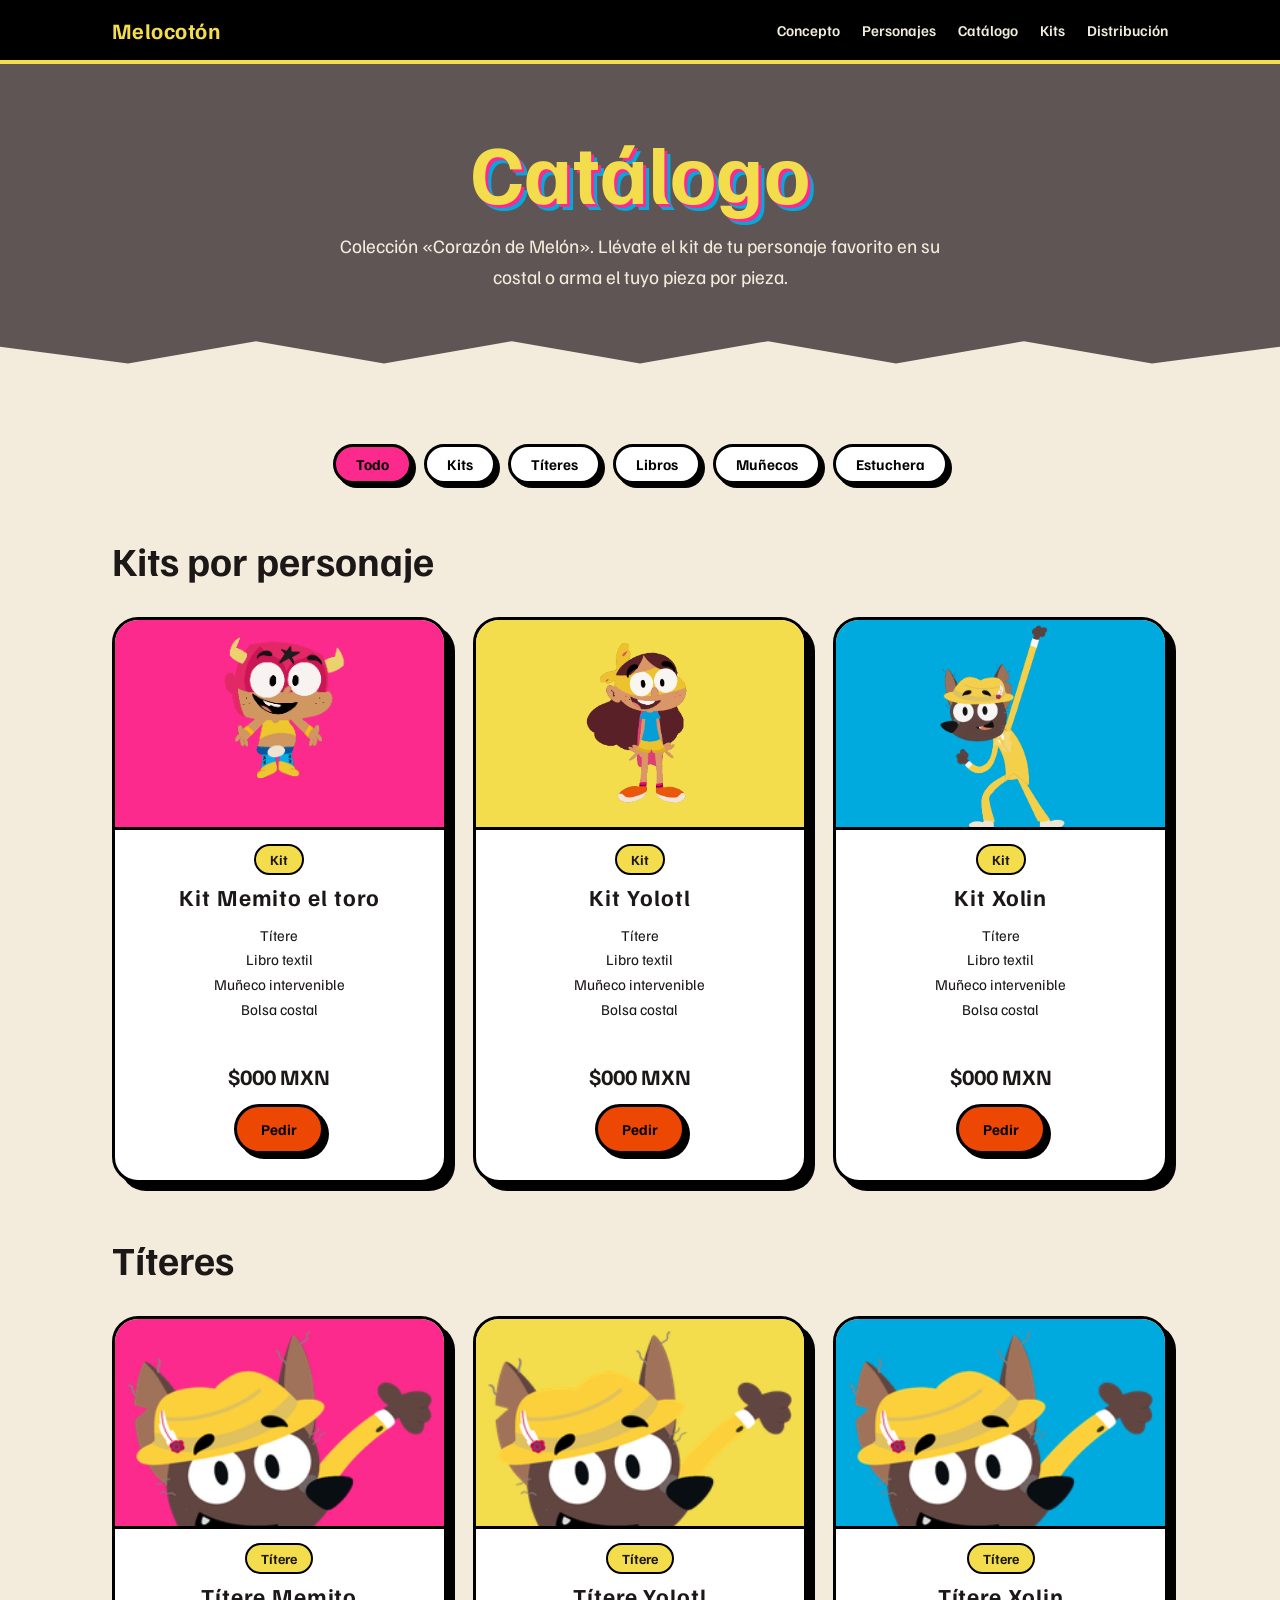
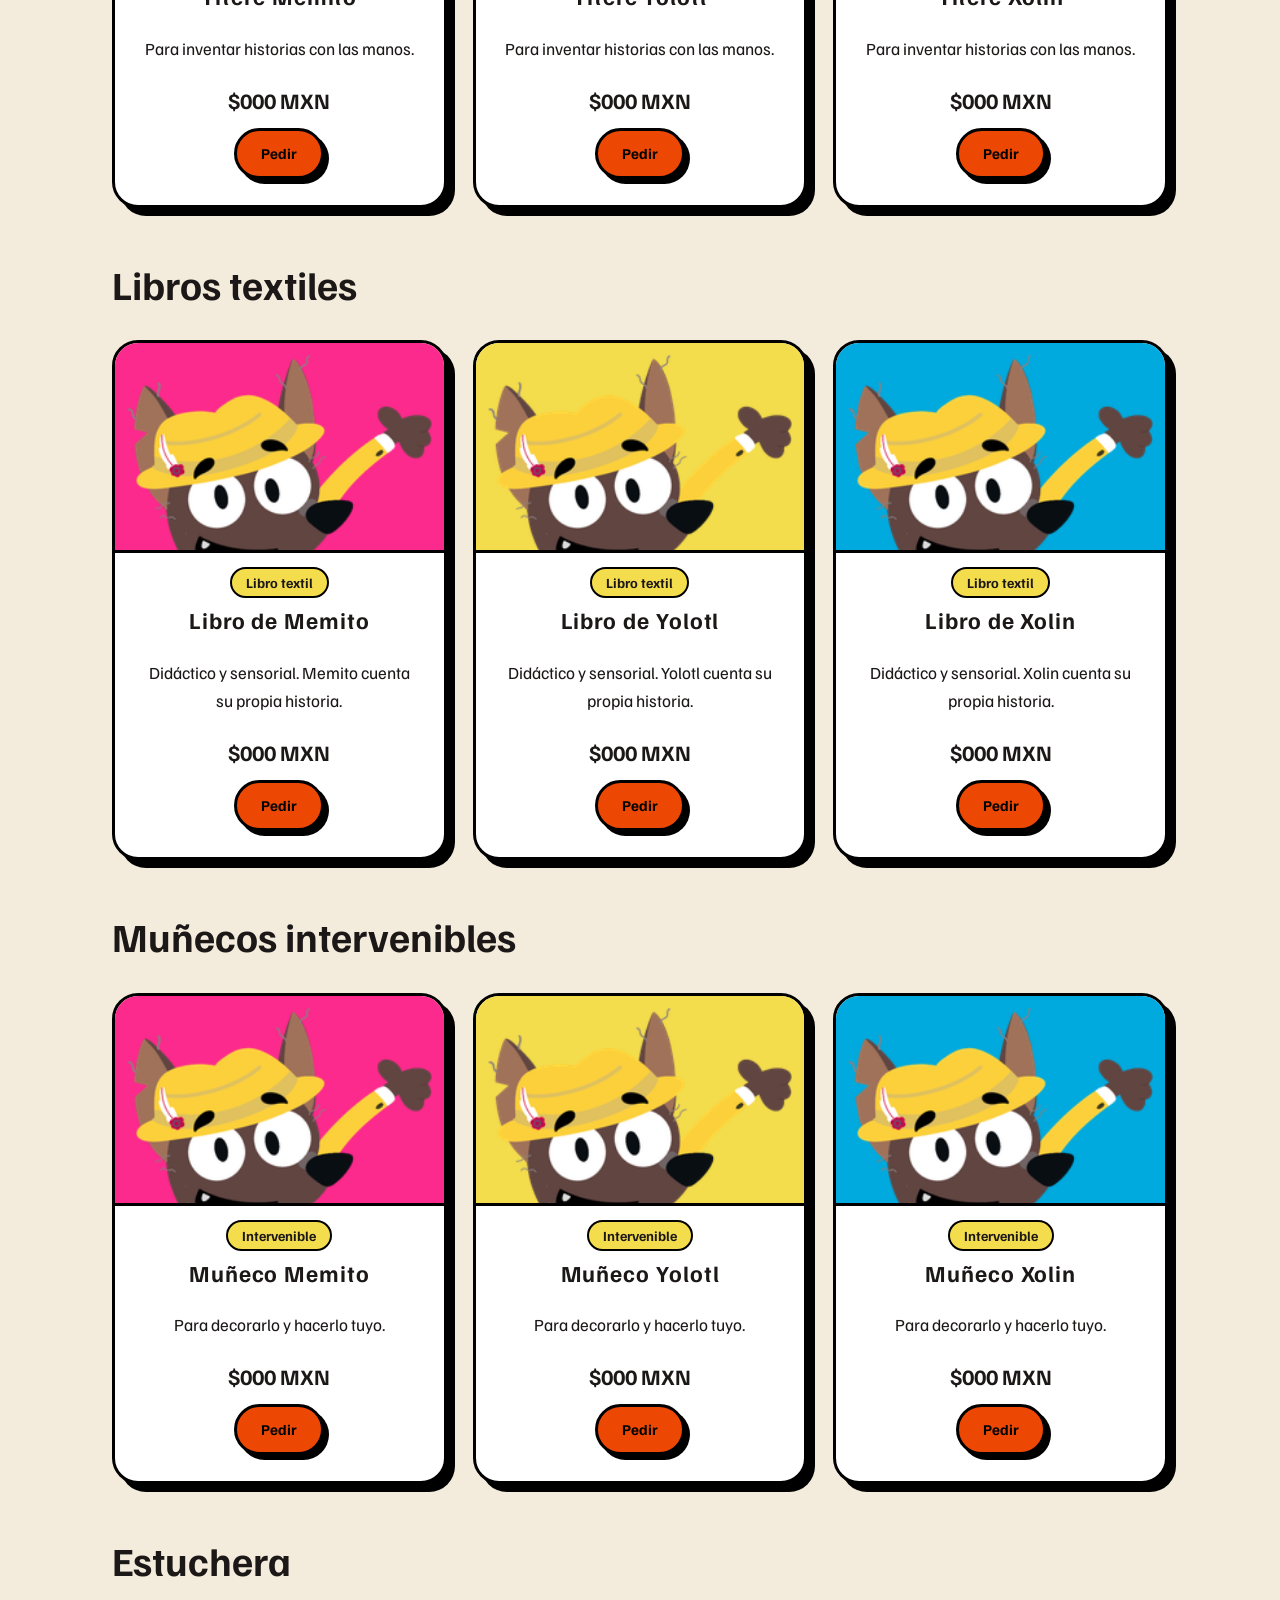
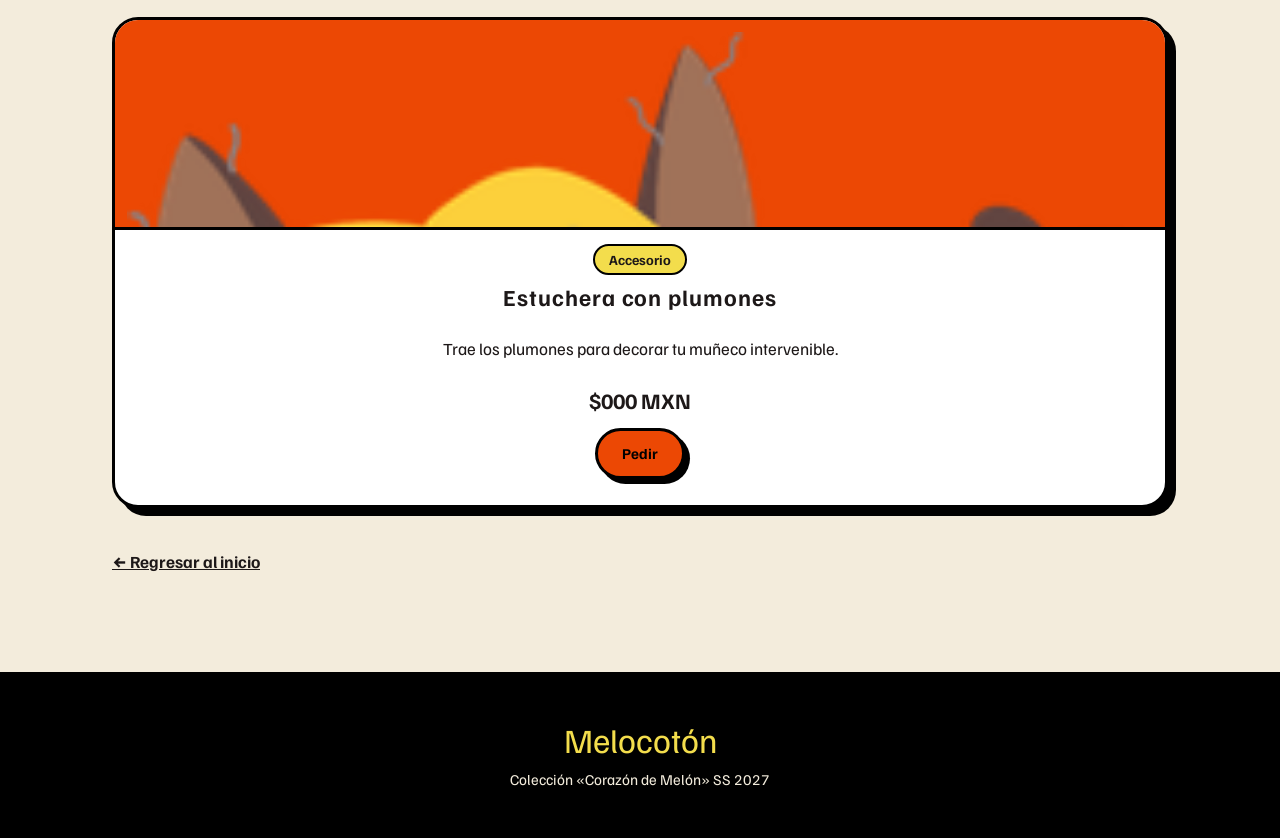
==== catalogo.html @ a64ddf14 "s6indiv" ====
<!DOCTYPE html>
<html lang="es">
<head>
<meta charset="utf-8">
<meta name="viewport" content="width=device-width, initial-scale=1">
<title>Catálogo — Melocotón</title>
<meta name="description" content="Catálogo de la colección Corazón de Melón: kits por personaje, títeres, libros textiles, muñecos intervenibles y estuchera.">
<link rel="preconnect" href="https://fonts.googleapis.com">
<link rel="preconnect" href="https://fonts.gstatic.com" crossorigin>
<link rel="stylesheet" href="https://fonts.googleapis.com/css2?family=Archivo:wght@400;600;800&family=Bowlby+One&display=swap">
<link rel="stylesheet" href="styles.css">
<style>
/* solo para el catálogo */
.cat-hero{background:var(--g);color:var(--c);text-align:center;padding:64px 0 0;position:relative;overflow:hidden}
.cat-hero h1{font-size:clamp(40px,8vw,84px);color:var(--y);text-shadow:3px 3px 0 var(--r),6px 6px 0 var(--b)}
.cat-hero p{max-width:34em;margin:16px auto 0;font-size:19px}
.filtros{display:flex;flex-wrap:wrap;justify-content:center;gap:12px;margin-top:8px}
.filtros button{font:700 15px var(--body);background:#fff;color:#000;border:3px solid #000;border-radius:999px;padding:8px 20px;box-shadow:4px 4px 0 #000;cursor:pointer;transition:transform .15s,box-shadow .15s}
.filtros button:hover{transform:translate(2px,2px);box-shadow:2px 2px 0 #000}
.filtros button[aria-pressed="true"]{background:var(--r)}
.catalogo{background:var(--c);padding-top:56px}
.cat-titulo{margin:56px 0 0;font-size:clamp(28px,4vw,40px)}
.cat-titulo.oculto{display:none}
.prod-card{display:flex;flex-direction:column;text-align:center;padding-top:0;overflow:hidden}
.prod-card .pic{font-size:96px}
.prod-card.oculto{display:none}
.prod-card p{flex:1}
.prod-card .tag{margin:0 auto}
.prod-card .incluye{list-style:none;padding:0;margin:4px 0 0;font-size:15px}
.prod-card .precio{font:700 22px var(--disp);margin:6px 0 0;flex:0}
.prod-card .btn{margin:14px auto 0;padding:10px 24px;font-size:15px}
.pic.o{background:var(--o)}
.volver{display:inline-block;margin-top:40px;font-weight:700}
</style>
</head>
<body>
<nav aria-label="Principal"><div class="w"><b><a href="index.html" style="text-decoration:none">Melocotón</a></b>
<ul><li><a href="index.html#concepto">Concepto</a></li><li><a href="index.html#personajes">Personajes</a></li><li><a href="catalogo.html">Catálogo</a></li><li><a href="index.html#kits">Kits</a></li><li><a href="index.html#distribucion">Distribución</a></li></ul></div></nav>

<header class="cat-hero">
<div class="w">
<h1>Catálogo</h1>
<p>Colección «Corazón de Melón». Llévate el kit de tu personaje favorito en su costal o arma el tuyo pieza por pieza.</p>
</div>
<div class="cut"></div>
</header>

<section class="catalogo"><div class="w">
<div class="filtros" role="group" aria-label="Filtrar productos">
<button type="button" data-f="todo" aria-pressed="true">Todo</button>
<button type="button" data-f="kit" aria-pressed="false">Kits</button>
<button type="button" data-f="titere" aria-pressed="false">Títeres</button>
<button type="button" data-f="libro" aria-pressed="false">Libros</button>
<button type="button" data-f="muneco" aria-pressed="false">Muñecos</button>
<button type="button" data-f="estuchera" aria-pressed="false">Estuchera</button>
</div>

<!-- ===== KITS POR PERSONAJE ===== -->
<h2 class="cat-titulo" data-tipo="kit">Kits por personaje</h2>
<div class="grid">
<article class="card prod-card" data-tipo="kit"><div class="pic a"><img src="img/luchador.gif" alt=""></div><span class="tag">Kit</span><h3>Kit Memito el toro</h3><ul class="incluye"><li>Títere</li><li>Libro textil</li><li>Muñeco intervenible</li><li>Bolsa costal</li></ul><p></p><p class="precio">$000 MXN</p><a class="btn pedir" href="#">Pedir</a></article>
<article class="card prod-card" data-tipo="kit"><div class="pic b"><img src="img/nina.gif" alt=""></div><span class="tag">Kit</span><h3>Kit Yolotl</h3><ul class="incluye"><li>Títere</li><li>Libro textil</li><li>Muñeco intervenible</li><li>Bolsa costal</li></ul><p></p><p class="precio">$000 MXN</p><a class="btn pedir" href="#">Pedir</a></article>
<article class="card prod-card" data-tipo="kit"><div class="pic c"><img src="img/xolo.gif" alt=""></div><span class="tag">Kit</span><h3>Kit Xolin</h3><ul class="incluye"><li>Títere</li><li>Libro textil</li><li>Muñeco intervenible</li><li>Bolsa costal</li></ul><p></p><p class="precio">$000 MXN</p><a class="btn pedir" href="#">Pedir</a></article>
</div>

<!-- ===== TÍTERES ===== -->
<h2 class="cat-titulo" data-tipo="titere">Títeres</h2>
<div class="grid">
<article class="card prod-card" data-tipo="titere"><div class="pic a"><img class="foto" src="img/perro.png" alt=""></div><span class="tag">Títere</span><h3>Títere Memito</h3><p>Para inventar historias con las manos.</p><p class="precio">$000 MXN</p><a class="btn pedir" href="#">Pedir</a></article>
<article class="card prod-card" data-tipo="titere"><div class="pic b"><img class="foto" src="img/perro.png" alt=""></div><span class="tag">Títere</span><h3>Títere Yolotl</h3><p>Para inventar historias con las manos.</p><p class="precio">$000 MXN</p><a class="btn pedir" href="#">Pedir</a></article>
<article class="card prod-card" data-tipo="titere"><div class="pic c"><img class="foto" src="img/perro.png" alt=""></div><span class="tag">Títere</span><h3>Títere Xolin</h3><p>Para inventar historias con las manos.</p><p class="precio">$000 MXN</p><a class="btn pedir" href="#">Pedir</a></article>
</div>

<!-- ===== LIBROS ===== -->
<h2 class="cat-titulo" data-tipo="libro">Libros textiles</h2>
<div class="grid">
<article class="card prod-card" data-tipo="libro"><div class="pic a"><img class="foto" src="img/perro.png" alt=""></div><span class="tag">Libro textil</span><h3>Libro de Memito</h3><p>Didáctico y sensorial. Memito cuenta su propia historia.</p><p class="precio">$000 MXN</p><a class="btn pedir" href="#">Pedir</a></article>
<article class="card prod-card" data-tipo="libro"><div class="pic b"><img class="foto" src="img/perro.png" alt=""></div><span class="tag">Libro textil</span><h3>Libro de Yolotl</h3><p>Didáctico y sensorial. Yolotl cuenta su propia historia.</p><p class="precio">$000 MXN</p><a class="btn pedir" href="#">Pedir</a></article>
<article class="card prod-card" data-tipo="libro"><div class="pic c"><img class="foto" src="img/perro.png" alt=""></div><span class="tag">Libro textil</span><h3>Libro de Xolin</h3><p>Didáctico y sensorial. Xolin cuenta su propia historia.</p><p class="precio">$000 MXN</p><a class="btn pedir" href="#">Pedir</a></article>
</div>

<!-- ===== MUÑECOS INTERVENIBLES ===== -->
<h2 class="cat-titulo" data-tipo="muneco">Muñecos intervenibles</h2>
<div class="grid">
<article class="card prod-card" data-tipo="muneco"><div class="pic a"><img class="foto" src="img/perro.png" alt=""></div><span class="tag">Intervenible</span><h3>Muñeco Memito</h3><p>Para decorarlo y hacerlo tuyo.</p><p class="precio">$000 MXN</p><a class="btn pedir" href="#">Pedir</a></article>
<article class="card prod-card" data-tipo="muneco"><div class="pic b"><img class="foto" src="img/perro.png" alt=""></div><span class="tag">Intervenible</span><h3>Muñeco Yolotl</h3><p>Para decorarlo y hacerlo tuyo.</p><p class="precio">$000 MXN</p><a class="btn pedir" href="#">Pedir</a></article>
<article class="card prod-card" data-tipo="muneco"><div class="pic c"><img class="foto" src="img/perro.png" alt=""></div><span class="tag">Intervenible</span><h3>Muñeco Xolin</h3><p>Para decorarlo y hacerlo tuyo.</p><p class="precio">$000 MXN</p><a class="btn pedir" href="#">Pedir</a></article>
</div>

<!-- ===== ESTUCHERA ===== -->
<h2 class="cat-titulo" data-tipo="estuchera">Estuchera</h2>
<div class="grid">
<article class="card prod-card" data-tipo="estuchera"><div class="pic o"><img class="foto" src="img/perro.png" alt=""></div><span class="tag">Accesorio</span><h3>Estuchera con plumones</h3><p>Trae los plumones para decorar tu muñeco intervenible.</p><p class="precio">$000 MXN</p><a class="btn pedir" href="#">Pedir</a></article>
</div>

<a class="volver" href="index.html">← Regresar al inicio</a>
</div></section>

<footer><b>Melocotón</b>Colección «Corazón de Melón» SS 2027</footer>

<script>
/* filtros: esconden tarjetas, títulos y grupos vacíos */
const botones=document.querySelectorAll(".filtros button");
const cosas=document.querySelectorAll(".prod-card,.cat-titulo");
botones.forEach(b=>b.addEventListener("click",()=>{
  botones.forEach(x=>x.setAttribute("aria-pressed",x===b));
  cosas.forEach(c=>c.classList.toggle("oculto",b.dataset.f!=="todo"&&c.dataset.tipo!==b.dataset.f));
}));
/* botón Pedir: abre correo con el nombre del producto */
const CORREO="hola@tucorreo.com";
document.querySelectorAll(".pedir").forEach(a=>{
  const p=a.closest(".prod-card").querySelector("h3").textContent;
  a.href="mailto:"+CORREO+"?subject="+encodeURIComponent("Pedido Melocotón: "+p);
});
</script>
</body>
</html>
---- styles.css ----
/* ===== fuentes ===== */
/* Familjen Grotesk (Google, gratis) se usa mientras no esté el archivo de Europa Grotesk en /fonts */
@import url("https://fonts.googleapis.com/css2?family=Familjen+Grotesk:wght@400;700&display=swap");
@font-face{font-family:"Reactive Anchor";src:url(fonts/ReactiveAnchor.otf) format("opentype");font-display:swap}
@font-face{font-family:"Europa Grotesk";src:url(fonts/EuropaGrotesk.otf) format("opentype");font-display:swap}
/* ===== paleta del branding ===== */
:root{--y:#F3DD4C;--r:#FC2A8D;--b:#01AADE;--o:#EC4804;--c:#F3ECDC;--g:#5F5555;--k:#000;
--disp:"Europa Grotesk","Familjen Grotesk",sans-serif;
--body:"Europa Grotesk","Familjen Grotesk",sans-serif}

*{box-sizing:border-box}html{scroll-behavior:smooth;scroll-padding-top:64px}
body{margin:0;background:var(--c);color:#1d1818;font:400 17px/1.65 var(--body);overflow-x:hidden}
h1,h2,h3{font-family:var(--disp);font-weight:700;line-height:1.02;margin:0}
a{color:inherit}.w{max-width:1100px;margin:0 auto;padding:0 22px}
img{max-width:100%;height:auto}
:focus-visible{outline:3px solid var(--b);outline-offset:3px}

/* ===== nav ===== */
nav{position:sticky;top:0;z-index:20;background:var(--k);color:var(--c);border-bottom:4px solid var(--y)}
nav .w{display:flex;align-items:center;justify-content:space-between;gap:16px;height:60px}
nav b{font-family:var(--body);font-weight:700;font-size:22px;letter-spacing:.02em;color:var(--y)}
nav ul{display:flex;gap:22px;margin:0;padding:0;list-style:none;font-weight:600;font-size:15px}
nav a{text-decoration:none}nav a:hover{color:var(--y)}
@media(max-width:700px){nav ul{display:none}}

/* ===== hero ===== */
.hero{background:var(--g);color:var(--c);text-align:center;padding:16px 0 0;position:relative;overflow:hidden}
.hero::before{content:"M M M M M M M M M M M M M M M M M M M M M M M M M M M M M M M M M M M M M M M M M M M M M M M M M M M M M M M M M M M M M M M M M M M M M M M M M M M M M M M M M M M M M M M M M M M M M M M M M M M M M M M M M M M M M M M M M M M M M M M M M M M M M M M M M M M M M M M M M M M M M M M M M M M M M M M M M M M M M M M M M M M M M M M M M M M M M M M M M M M M M M M M M M M M M M M M M M";
position:absolute;left:0;right:0;top:-90px;bottom:0;font:400 54px/90px "Reactive Anchor","Bowlby One",sans-serif;letter-spacing:34px;text-align:center;color:#ffffff10;overflow:hidden;pointer-events:none;animation:lluvia 6s linear infinite}
@keyframes lluvia{to{transform:translateY(90px)}}
.logo-img{position:relative;margin:0 auto 20px;max-width:600px;animation:pop .9s cubic-bezier(.2,1.6,.4,1) both}
.logo-img img{display:block;width:100%;height:auto}
@keyframes pop{from{transform:scale(.5) rotate(6deg);opacity:0}}
.hero p{position:relative;max-width:34em;margin:14px auto 0;font-size:21px}
.btn{position:relative;display:inline-block;margin-top:18px;background:var(--o);color:#000;font-weight:800;padding:14px 30px;border-radius:999px;text-decoration:none;border:3px solid #000;box-shadow:5px 5px 0 #000;transition:transform .15s,box-shadow .15s}
.btn:hover{transform:translate(2px,2px);box-shadow:3px 3px 0 #000;background:var(--y)}
.cut{position:relative;height:56px;background:var(--c);margin-top:32px;clip-path:polygon(0 100%,0 40%,10% 70%,20% 30%,30% 70%,40% 30%,50% 70%,60% 30%,70% 70%,80% 30%,90% 70%,100% 40%,100% 100%)}

/* ===== barra del desfile ===== */
.mq{position:relative;z-index:2;height:124px;margin-top:-6px;background:var(--y);border-block:5px solid #000}
.mq::after{content:"";position:absolute;left:0;right:0;bottom:8px;border-bottom:5px dashed var(--r)}

/* ===== secciones ===== */
section{padding:96px 0}
h2{font-size:clamp(34px,6vw,60px);margin-bottom:18px}
.lead{max-width:38em;font-size:19px}

/* corazón de melón */
.cor{background:var(--r);color:var(--c);position:relative;padding:64px 0}
.cor .w{display:grid;gap:40px;grid-template-columns:1.2fr .8fr;align-items:center}
.cor .w>*{min-width:0}
.cor blockquote{margin:0;font:400 clamp(26px,4vw,42px)/1.15 var(--disp);color:var(--y)}
.melon{aspect-ratio:1;width:100%;max-width:360px;margin:auto;border-radius:50%;overflow:hidden;background:radial-gradient(circle at 35% 30%,#fff3 0 12%,transparent 13%),conic-gradient(var(--o),var(--y),var(--o));border:6px solid #000;box-shadow:12px 12px 0 #000;display:grid;place-items:center;font-size:100px;animation:bob 4s ease-in-out infinite}
.melon img{width:65%;height:auto;display:block}
@keyframes bob{50%{transform:translateY(-12px) rotate(4deg)}}
@media(max-width:800px){.cor .w{grid-template-columns:1fr}}

/* tarjetas */
.grid{display:grid;gap:26px;grid-template-columns:repeat(auto-fit,minmax(240px,1fr));margin-top:36px}
.card{background:#fff;border:3px solid #000;border-radius:26px;padding:26px;box-shadow:8px 8px 0 #000;transition:transform .2s}
.card:hover{transform:translateY(-6px) rotate(-.8deg)}
.card h3{font-family:var(--body);font-weight:700;font-size:23px;letter-spacing:.04em;margin:10px 0;overflow-wrap:anywhere}

/* personajes */
.chars{background:#fff}
.chars .card{text-align:center;padding-top:0;overflow:hidden}
.pic{margin:0 -26px 14px;height:210px;display:grid;place-items:center;border-bottom:3px solid #000;overflow:hidden}
.pic.a{background:var(--r)}.pic.b{background:var(--y)}.pic.c{background:var(--b)}
.pic img{height:200px;width:auto;max-width:none;object-fit:contain;display:block}
/* zoom a cada gif (sus lienzos traen mucho espacio vacío); sube o baja el número */
.pic.a img{transform:translate(-60px,-30px) scale(2.4)}
.pic.b img{transform:translate(55px,0) scale(1.7)}
.pic.c img{transform:translate(0,10px) scale(1.15)}



.pic img.foto{transform:none;width:100%;height:100%;object-fit:contain;padding:12px}
/*catalogo

/* productos */
.prod{background:var(--o)}
.tag{display:inline-block;background:var(--y);border:2px solid #000;border-radius:999px;padding:2px 14px;font-size:14px;font-weight:800}
.ico{font-size:52px;line-height:1}
.ico img{height:56px;width:auto;display:block}

/* peluche intervenible */
.int{background:var(--b);color:#fff}
.int .w{display:grid;gap:50px;grid-template-columns:1fr 1fr;align-items:center}
.int svg{width:100%;max-width:380px;margin:auto;display:block;filter:drop-shadow(8px 8px 0 #000)}
.int svg path,.int svg circle,.int svg rect{stroke:#000;stroke-width:5;cursor:pointer;transition:fill .25s}
.int svg path:hover,.int svg circle:hover,.int svg rect:hover{opacity:.9}
.sw{display:flex;gap:10px;margin-top:18px}.sw i{width:34px;height:34px;border-radius:50%;border:3px solid #000}
@media(max-width:800px){.int .w{grid-template-columns:1fr}}

/* kits */
.kit{background:var(--c)}
.kit .card ul{padding-left:20px;margin:8px 0}
.kit .big{background:var(--y)}

/* objetivos */
.obj{background:#000;color:var(--c)}
.obj ol{list-style:none;counter-reset:n;padding:0;display:grid;gap:22px;margin-top:34px}
.obj li{counter-increment:n;display:grid;grid-template-columns:70px 1fr;gap:20px;align-items:start;max-width:52em}
.obj li::before{content:counter(n);font:400 30px var(--disp);display:grid;place-items:center;width:64px;height:64px;border-radius:50%;background:var(--y);color:#000;border:3px solid var(--c)}

/* distribución y footer */
.dist{background:var(--y)}.dist .btn{background:var(--r);color:var(--c)}.dist .btn:hover{background:#fff;color:#000}
footer{background:#000;color:var(--c);text-align:center;padding:46px 20px;font-size:15px}
footer b{display:block;font:400 34px var(--disp);color:var(--y);margin-bottom:6px}

/* ===== desfile de personajes ===== */
#desfile{position:absolute;left:0;right:0;bottom:14px;height:100px;z-index:3;pointer-events:none}
.ch{position:absolute;left:0;bottom:0;pointer-events:auto;cursor:pointer;will-change:transform;user-select:none;-webkit-tap-highlight-color:transparent}
.ch .b{display:block;font-size:76px;line-height:1;filter:drop-shadow(4px 4px 0 #000);animation:paso .45s ease-in-out infinite alternate}
.ch.flip img,.ch.flip .em{transform:scaleX(-1)}
.ch.jump .b{animation:salto .6s ease-out}
.ch .say{position:absolute;left:50%;bottom:92px;transform:translateX(-50%) scale(0);transform-origin:bottom;white-space:nowrap;background:#fff;color:#000;border:3px solid #000;border-radius:16px;padding:4px 12px;font:400 16px var(--disp);transition:transform .2s}
.ch.talk .say{transform:translateX(-50%) scale(1)}
.ch img{display:block;height:96px;width:auto;max-width:none;pointer-events:none}
.ch .em{display:block;font-size:76px;line-height:1}
@keyframes paso{from{transform:translateY(0) rotate(-5deg)}to{transform:translateY(-10px) rotate(5deg)}}
@keyframes salto{40%{transform:translateY(-60px) rotate(-12deg) scale(1.15)}}

@media(prefers-reduced-motion:reduce){*{animation:none!important;transition:none!important}html{scroll-behavior:auto}}
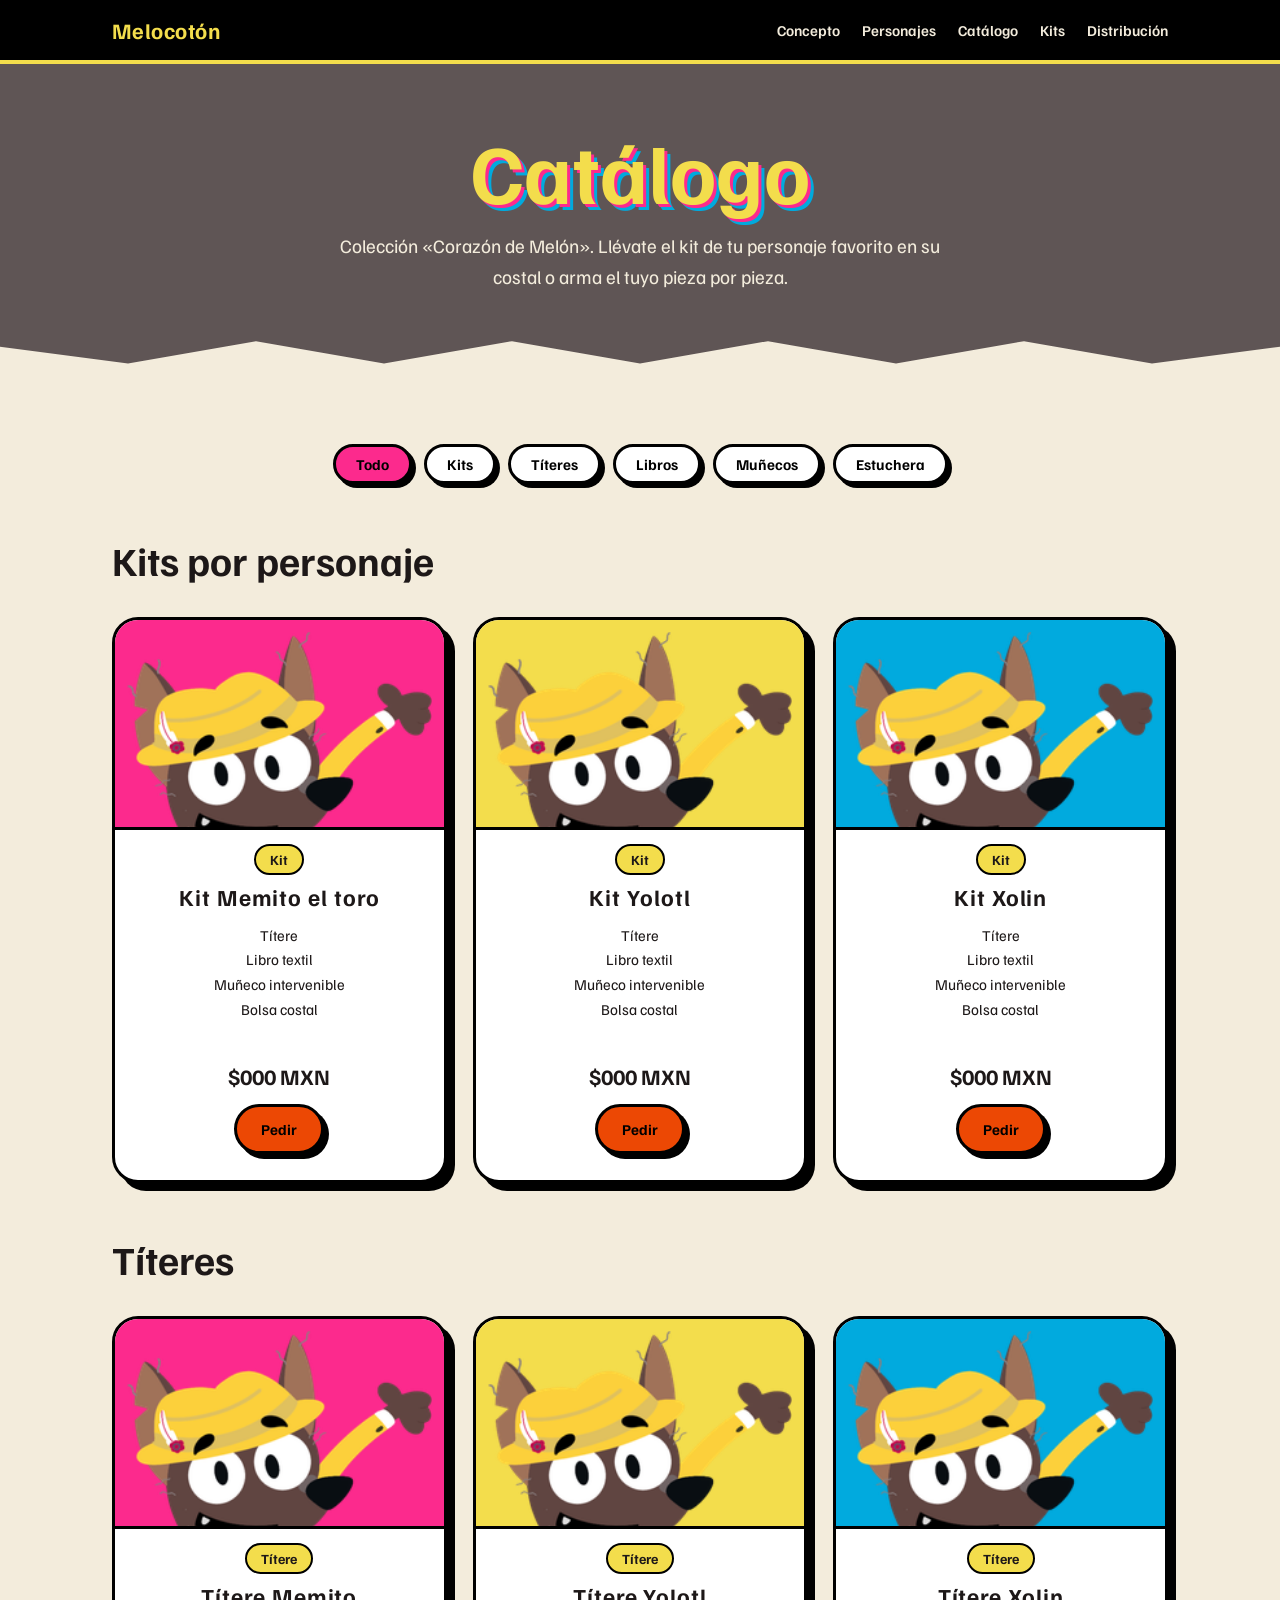
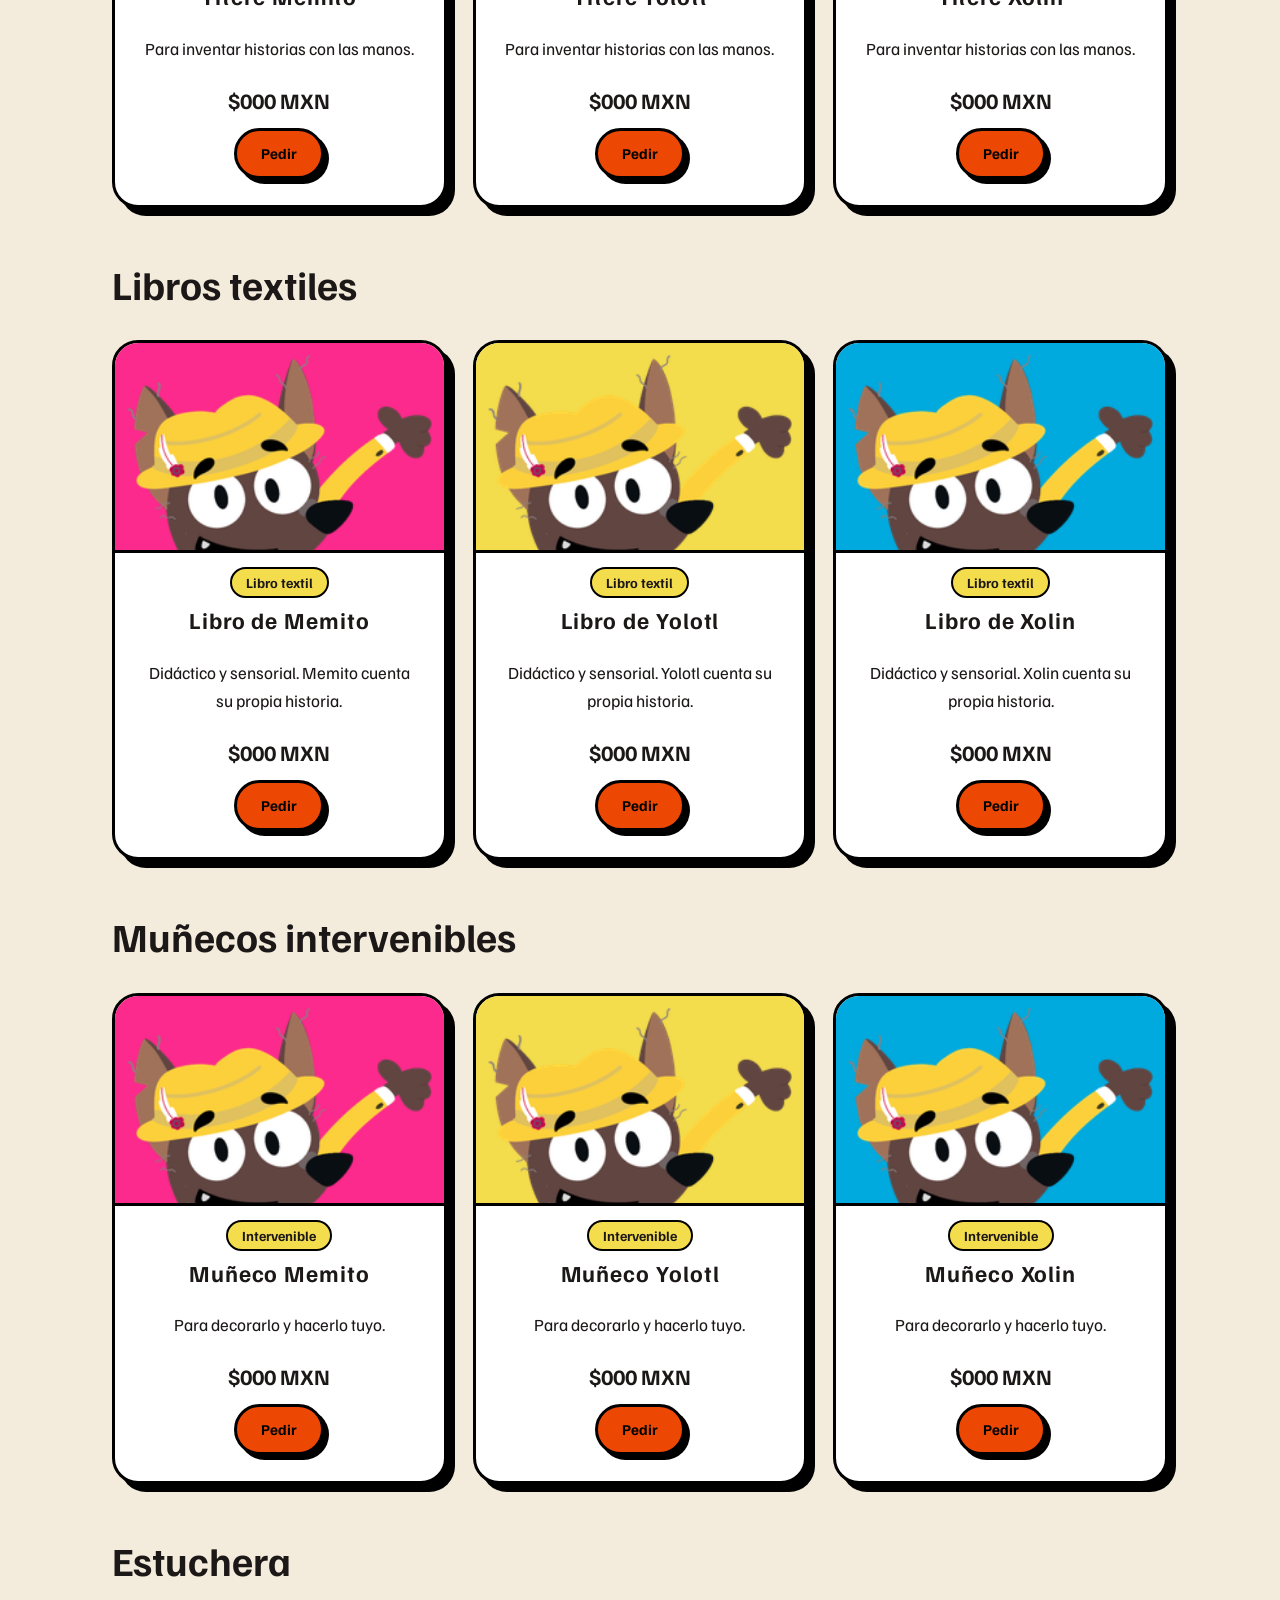
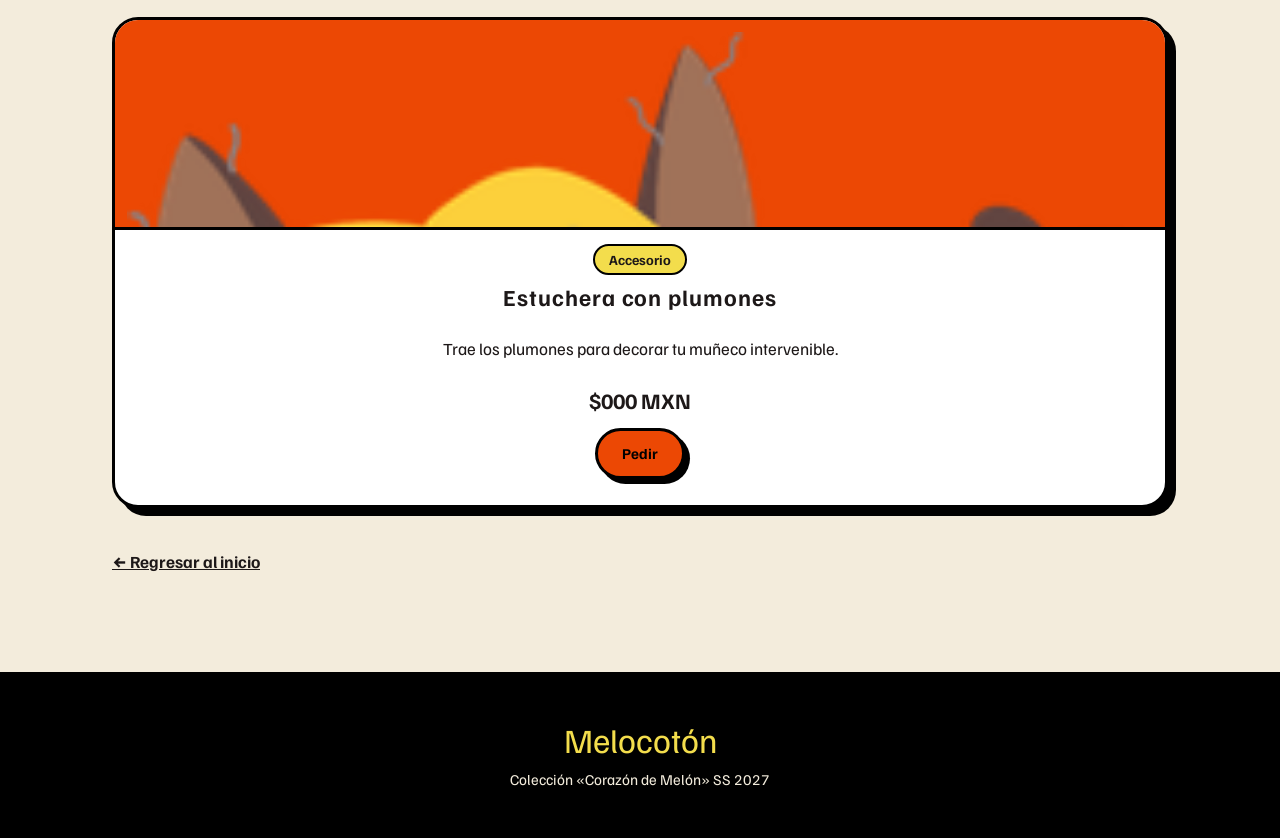
==== commit 4f809384: "todos" ====
--- a/catalogo.html
+++ b/catalogo.html
@@ -58,9 +58,9 @@
 <!-- ===== KITS POR PERSONAJE ===== -->
 <h2 class="cat-titulo" data-tipo="kit">Kits por personaje</h2>
 <div class="grid">
-<article class="card prod-card" data-tipo="kit"><div class="pic a"><img src="img/luchador.gif" alt=""></div><span class="tag">Kit</span><h3>Kit Memito el toro</h3><ul class="incluye"><li>Títere</li><li>Libro textil</li><li>Muñeco intervenible</li><li>Bolsa costal</li></ul><p></p><p class="precio">$000 MXN</p><a class="btn pedir" href="#">Pedir</a></article>
-<article class="card prod-card" data-tipo="kit"><div class="pic b"><img src="img/nina.gif" alt=""></div><span class="tag">Kit</span><h3>Kit Yolotl</h3><ul class="incluye"><li>Títere</li><li>Libro textil</li><li>Muñeco intervenible</li><li>Bolsa costal</li></ul><p></p><p class="precio">$000 MXN</p><a class="btn pedir" href="#">Pedir</a></article>
-<article class="card prod-card" data-tipo="kit"><div class="pic c"><img src="img/xolo.gif" alt=""></div><span class="tag">Kit</span><h3>Kit Xolin</h3><ul class="incluye"><li>Títere</li><li>Libro textil</li><li>Muñeco intervenible</li><li>Bolsa costal</li></ul><p></p><p class="precio">$000 MXN</p><a class="btn pedir" href="#">Pedir</a></article>
+<article class="card prod-card" data-tipo="kit"><div class="pic a"><img class="foto" src="img/perro.png" alt=""></div><span class="tag">Kit</span><h3>Kit Memito el toro</h3><ul class="incluye"><li>Títere</li><li>Libro textil</li><li>Muñeco intervenible</li><li>Bolsa costal</li></ul><p></p><p class="precio">$000 MXN</p><a class="btn pedir" href="#">Pedir</a></article>
+<article class="card prod-card" data-tipo="kit"><div class="pic b"><img class="foto" src="img/perro.png" alt=""></div><span class="tag">Kit</span><h3>Kit Yolotl</h3><ul class="incluye"><li>Títere</li><li>Libro textil</li><li>Muñeco intervenible</li><li>Bolsa costal</li></ul><p></p><p class="precio">$000 MXN</p><a class="btn pedir" href="#">Pedir</a></article>
+<article class="card prod-card" data-tipo="kit"><div class="pic c"><img class="foto" src="img/perro.png" alt=""></div><span class="tag">Kit</span><h3>Kit Xolin</h3><ul class="incluye"><li>Títere</li><li>Libro textil</li><li>Muñeco intervenible</li><li>Bolsa costal</li></ul><p></p><p class="precio">$000 MXN</p><a class="btn pedir" href="#">Pedir</a></article>
 </div>
 
 <!-- ===== TÍTERES ===== -->
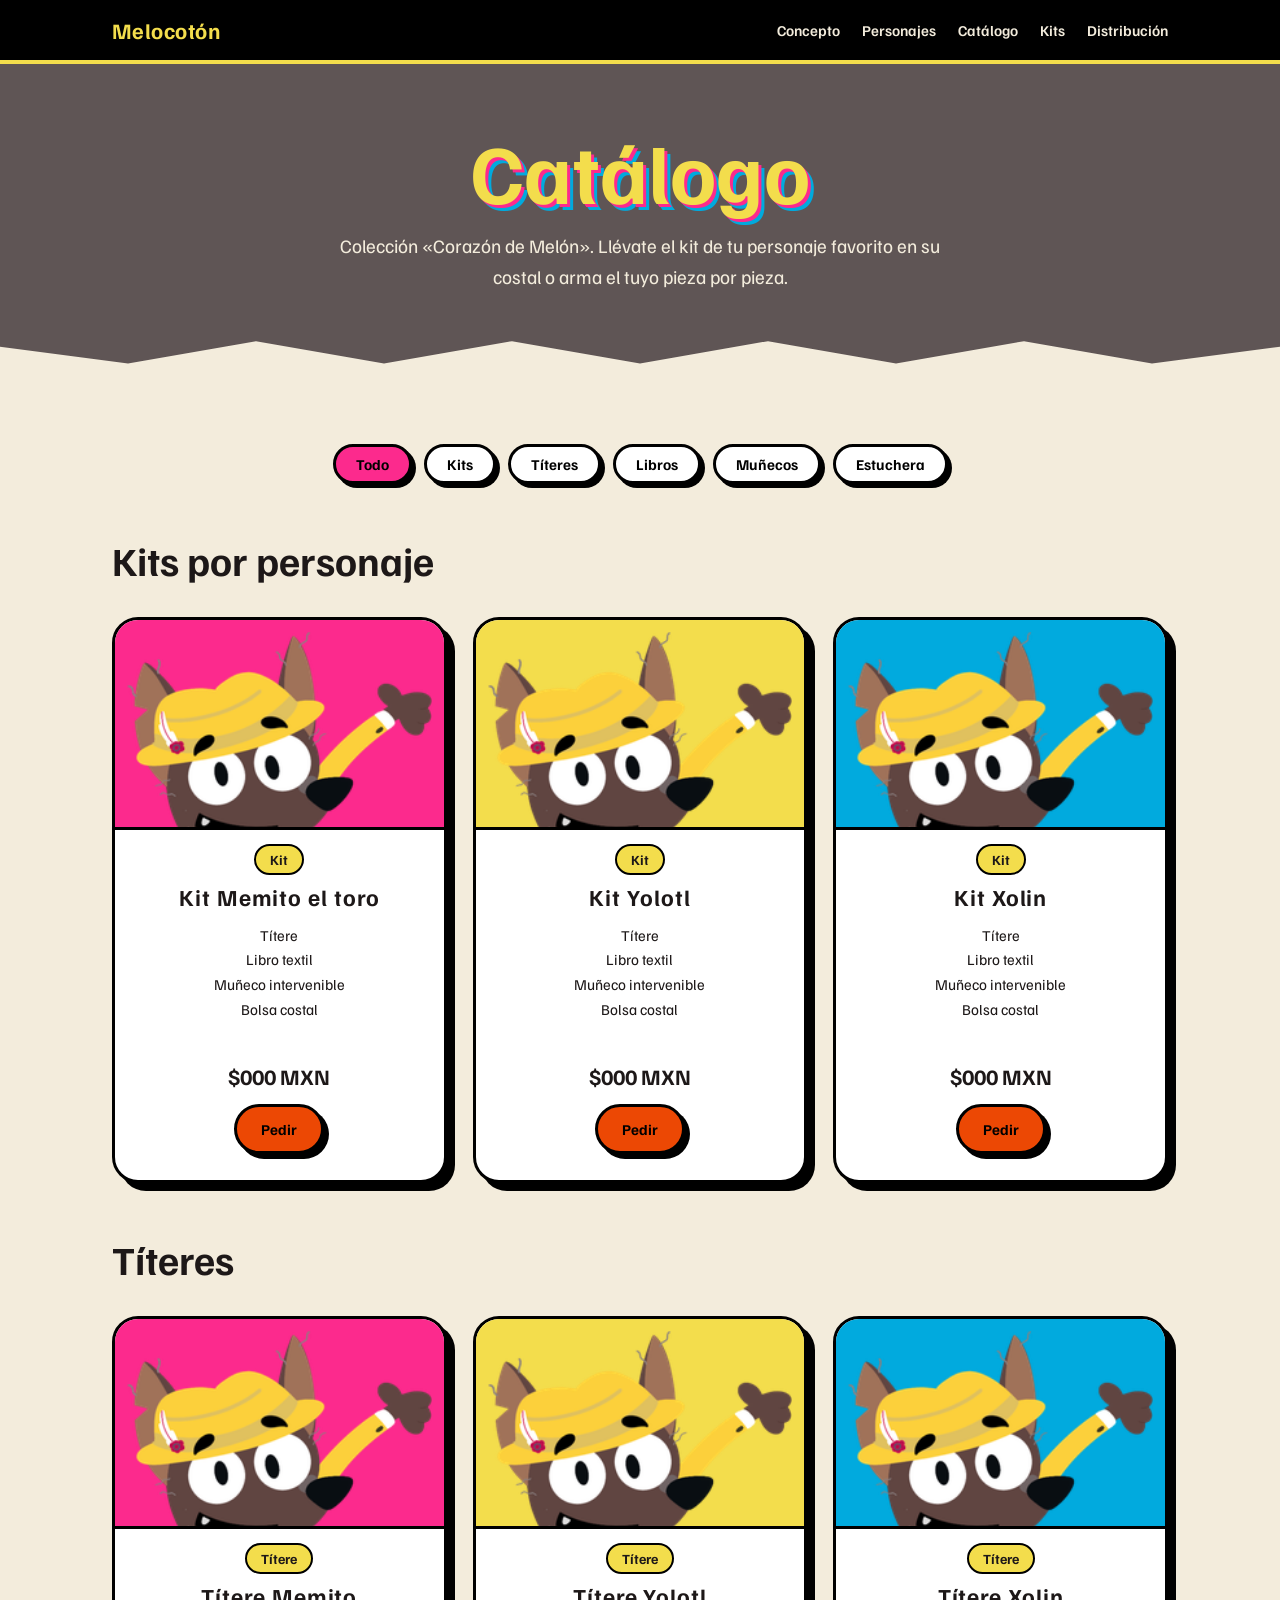
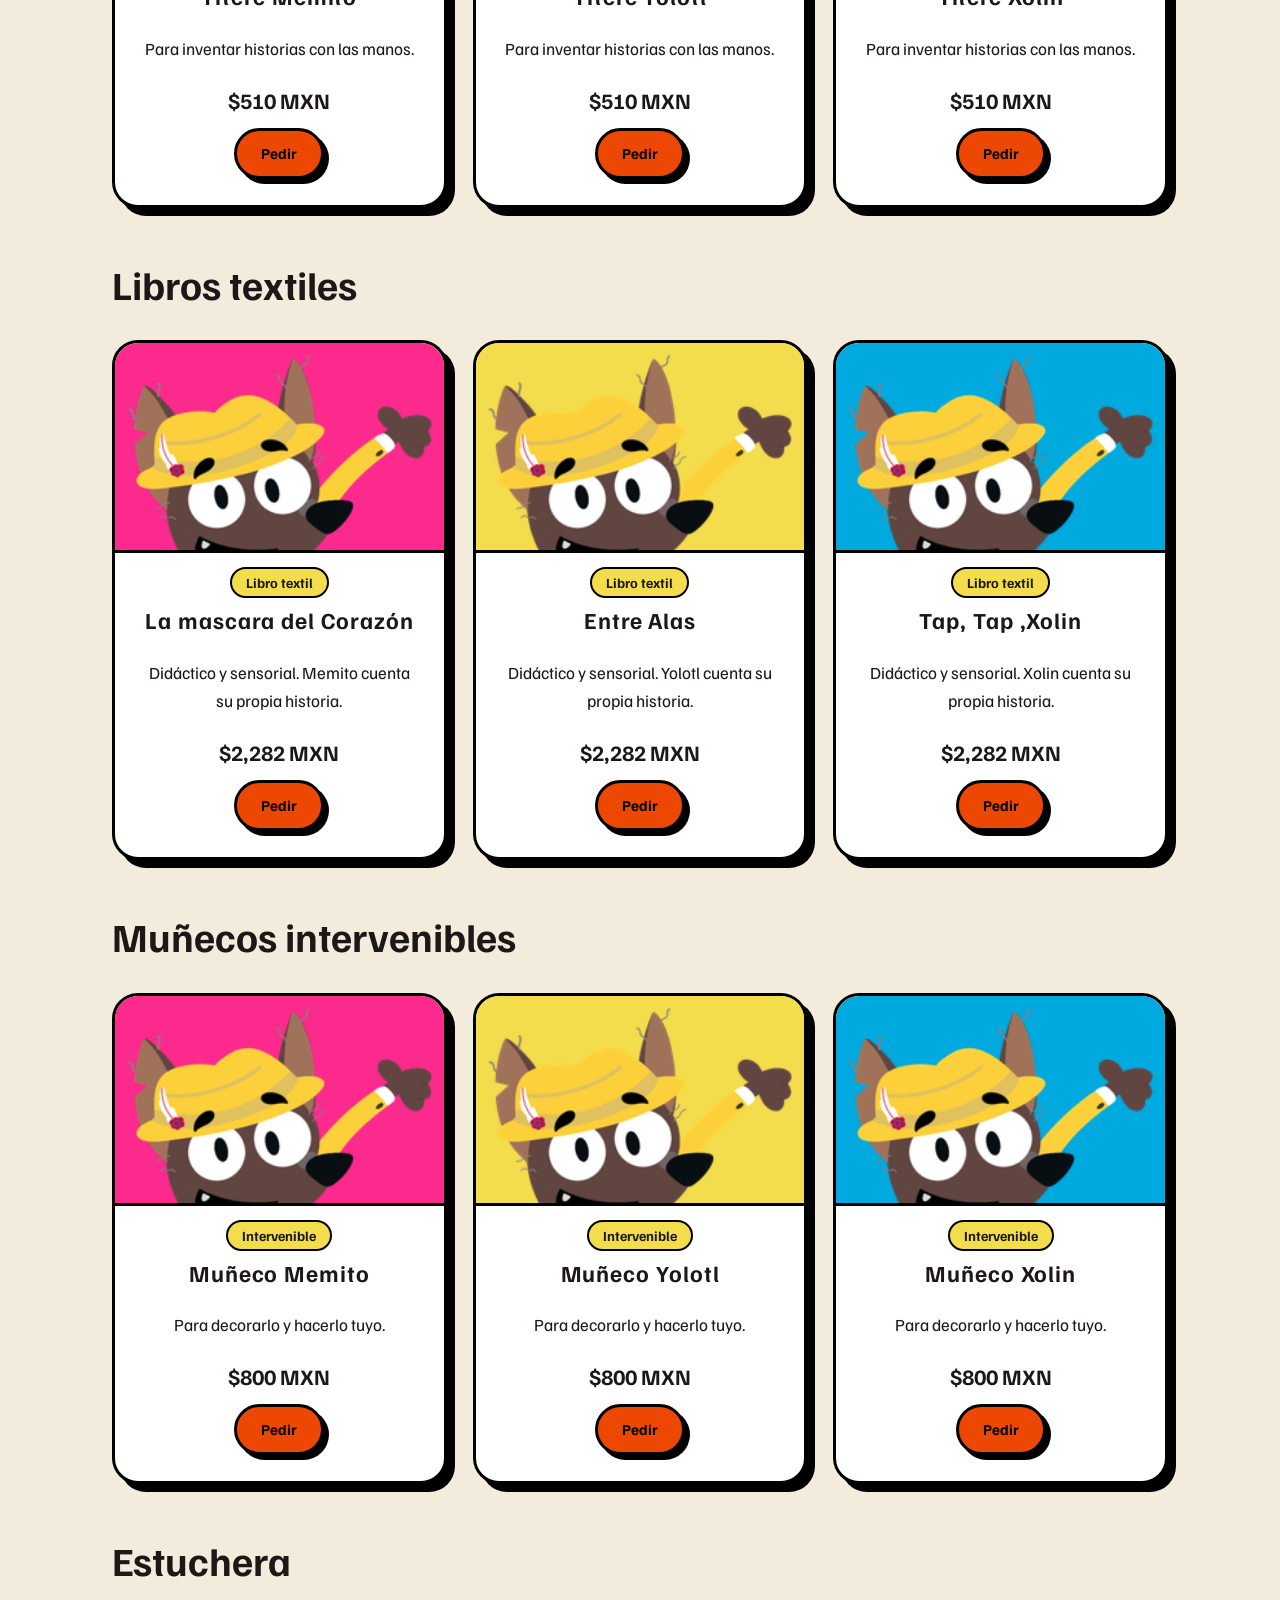
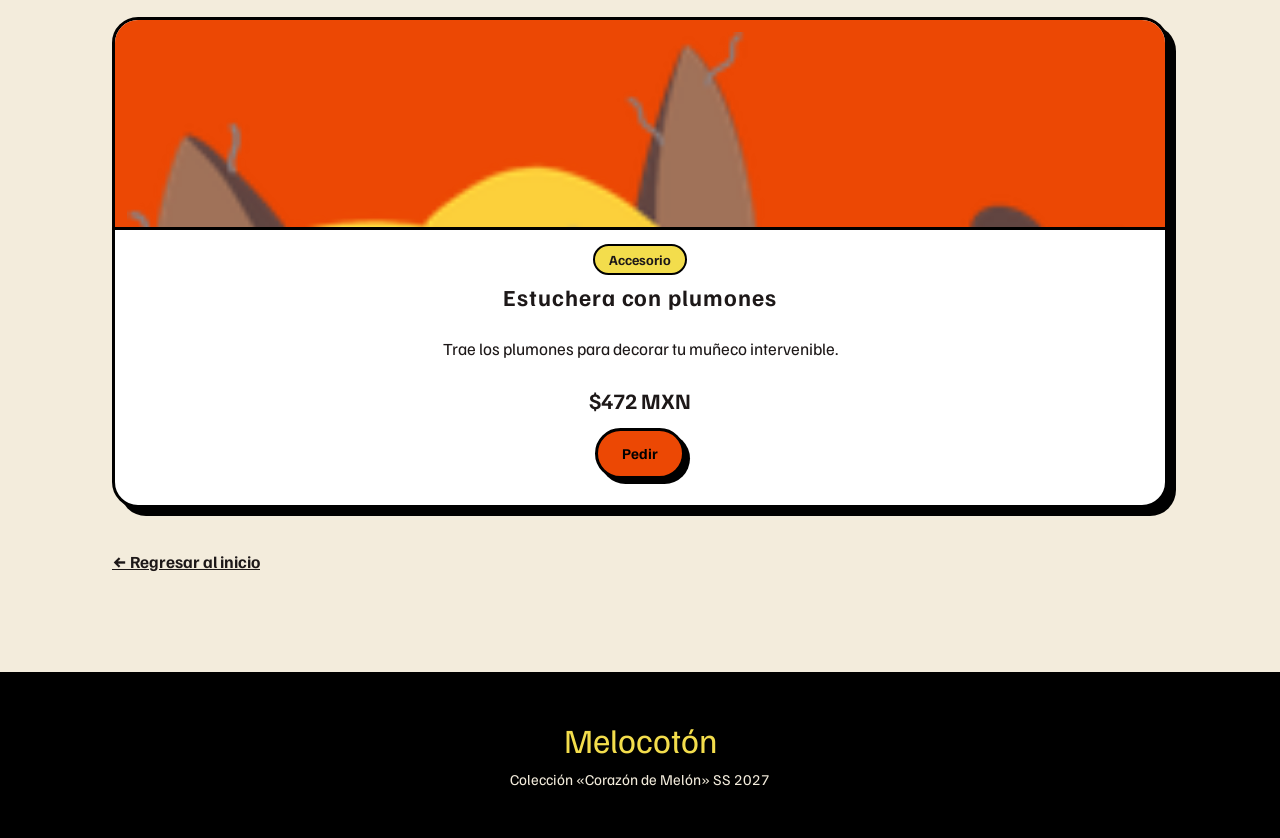
==== commit 3873ef1b: "ya estan" ====
--- a/catalogo.html
+++ b/catalogo.html
@@ -66,31 +66,31 @@
 <!-- ===== TÍTERES ===== -->
 <h2 class="cat-titulo" data-tipo="titere">Títeres</h2>
 <div class="grid">
-<article class="card prod-card" data-tipo="titere"><div class="pic a"><img class="foto" src="img/perro.png" alt=""></div><span class="tag">Títere</span><h3>Títere Memito</h3><p>Para inventar historias con las manos.</p><p class="precio">$000 MXN</p><a class="btn pedir" href="#">Pedir</a></article>
-<article class="card prod-card" data-tipo="titere"><div class="pic b"><img class="foto" src="img/perro.png" alt=""></div><span class="tag">Títere</span><h3>Títere Yolotl</h3><p>Para inventar historias con las manos.</p><p class="precio">$000 MXN</p><a class="btn pedir" href="#">Pedir</a></article>
-<article class="card prod-card" data-tipo="titere"><div class="pic c"><img class="foto" src="img/perro.png" alt=""></div><span class="tag">Títere</span><h3>Títere Xolin</h3><p>Para inventar historias con las manos.</p><p class="precio">$000 MXN</p><a class="btn pedir" href="#">Pedir</a></article>
+<article class="card prod-card" data-tipo="titere"><div class="pic a"><img class="foto" src="img/perro.png" alt=""></div><span class="tag">Títere</span><h3>Títere Memito</h3><p>Para inventar historias con las manos.</p><p class="precio">$510 MXN</p><a class="btn pedir" href="#">Pedir</a></article>
+<article class="card prod-card" data-tipo="titere"><div class="pic b"><img class="foto" src="img/perro.png" alt=""></div><span class="tag">Títere</span><h3>Títere Yolotl</h3><p>Para inventar historias con las manos.</p><p class="precio">$510 MXN</p><a class="btn pedir" href="#">Pedir</a></article>
+<article class="card prod-card" data-tipo="titere"><div class="pic c"><img class="foto" src="img/perro.png" alt=""></div><span class="tag">Títere</span><h3>Títere Xolin</h3><p>Para inventar historias con las manos.</p><p class="precio">$510 MXN</p><a class="btn pedir" href="#">Pedir</a></article>
 </div>
 
 <!-- ===== LIBROS ===== -->
 <h2 class="cat-titulo" data-tipo="libro">Libros textiles</h2>
 <div class="grid">
-<article class="card prod-card" data-tipo="libro"><div class="pic a"><img class="foto" src="img/perro.png" alt=""></div><span class="tag">Libro textil</span><h3>Libro de Memito</h3><p>Didáctico y sensorial. Memito cuenta su propia historia.</p><p class="precio">$000 MXN</p><a class="btn pedir" href="#">Pedir</a></article>
-<article class="card prod-card" data-tipo="libro"><div class="pic b"><img class="foto" src="img/perro.png" alt=""></div><span class="tag">Libro textil</span><h3>Libro de Yolotl</h3><p>Didáctico y sensorial. Yolotl cuenta su propia historia.</p><p class="precio">$000 MXN</p><a class="btn pedir" href="#">Pedir</a></article>
-<article class="card prod-card" data-tipo="libro"><div class="pic c"><img class="foto" src="img/perro.png" alt=""></div><span class="tag">Libro textil</span><h3>Libro de Xolin</h3><p>Didáctico y sensorial. Xolin cuenta su propia historia.</p><p class="precio">$000 MXN</p><a class="btn pedir" href="#">Pedir</a></article>
+<article class="card prod-card" data-tipo="libro"><div class="pic a"><img class="foto" src="img/perro.png" alt=""></div><span class="tag">Libro textil</span><h3>La mascara del Corazón</h3><p>Didáctico y sensorial. Memito cuenta su propia historia.</p><p class="precio">$2,282 MXN</p><a class="btn pedir" href="#">Pedir</a></article>
+<article class="card prod-card" data-tipo="libro"><div class="pic b"><img class="foto" src="img/perro.png" alt=""></div><span class="tag">Libro textil</span><h3>Entre Alas</h3><p>Didáctico y sensorial. Yolotl cuenta su propia historia.</p><p class="precio">$2,282 MXN</p><a class="btn pedir" href="#">Pedir</a></article>
+<article class="card prod-card" data-tipo="libro"><div class="pic c"><img class="foto" src="img/perro.png" alt=""></div><span class="tag">Libro textil</span><h3>Tap, Tap ,Xolin</h3><p>Didáctico y sensorial. Xolin cuenta su propia historia.</p><p class="precio">$2,282 MXN</p><a class="btn pedir" href="#">Pedir</a></article>
 </div>
 
 <!-- ===== MUÑECOS INTERVENIBLES ===== -->
 <h2 class="cat-titulo" data-tipo="muneco">Muñecos intervenibles</h2>
 <div class="grid">
-<article class="card prod-card" data-tipo="muneco"><div class="pic a"><img class="foto" src="img/perro.png" alt=""></div><span class="tag">Intervenible</span><h3>Muñeco Memito</h3><p>Para decorarlo y hacerlo tuyo.</p><p class="precio">$000 MXN</p><a class="btn pedir" href="#">Pedir</a></article>
-<article class="card prod-card" data-tipo="muneco"><div class="pic b"><img class="foto" src="img/perro.png" alt=""></div><span class="tag">Intervenible</span><h3>Muñeco Yolotl</h3><p>Para decorarlo y hacerlo tuyo.</p><p class="precio">$000 MXN</p><a class="btn pedir" href="#">Pedir</a></article>
-<article class="card prod-card" data-tipo="muneco"><div class="pic c"><img class="foto" src="img/perro.png" alt=""></div><span class="tag">Intervenible</span><h3>Muñeco Xolin</h3><p>Para decorarlo y hacerlo tuyo.</p><p class="precio">$000 MXN</p><a class="btn pedir" href="#">Pedir</a></article>
+<article class="card prod-card" data-tipo="muneco"><div class="pic a"><img class="foto" src="img/perro.png" alt=""></div><span class="tag">Intervenible</span><h3>Muñeco Memito</h3><p>Para decorarlo y hacerlo tuyo.</p><p class="precio">$800 MXN</p><a class="btn pedir" href="#">Pedir</a></article>
+<article class="card prod-card" data-tipo="muneco"><div class="pic b"><img class="foto" src="img/perro.png" alt=""></div><span class="tag">Intervenible</span><h3>Muñeco Yolotl</h3><p>Para decorarlo y hacerlo tuyo.</p><p class="precio">$800 MXN</p><a class="btn pedir" href="#">Pedir</a></article>
+<article class="card prod-card" data-tipo="muneco"><div class="pic c"><img class="foto" src="img/perro.png" alt=""></div><span class="tag">Intervenible</span><h3>Muñeco Xolin</h3><p>Para decorarlo y hacerlo tuyo.</p><p class="precio">$800 MXN</p><a class="btn pedir" href="#">Pedir</a></article>
 </div>
 
 <!-- ===== ESTUCHERA ===== -->
 <h2 class="cat-titulo" data-tipo="estuchera">Estuchera</h2>
 <div class="grid">
-<article class="card prod-card" data-tipo="estuchera"><div class="pic o"><img class="foto" src="img/perro.png" alt=""></div><span class="tag">Accesorio</span><h3>Estuchera con plumones</h3><p>Trae los plumones para decorar tu muñeco intervenible.</p><p class="precio">$000 MXN</p><a class="btn pedir" href="#">Pedir</a></article>
+<article class="card prod-card" data-tipo="estuchera"><div class="pic o"><img class="foto" src="img/perro.png" alt=""></div><span class="tag">Accesorio</span><h3>Estuchera con plumones</h3><p>Trae los plumones para decorar tu muñeco intervenible.</p><p class="precio">$472 MXN</p><a class="btn pedir" href="#">Pedir</a></article>
 </div>
 
 <a class="volver" href="index.html">← Regresar al inicio</a>
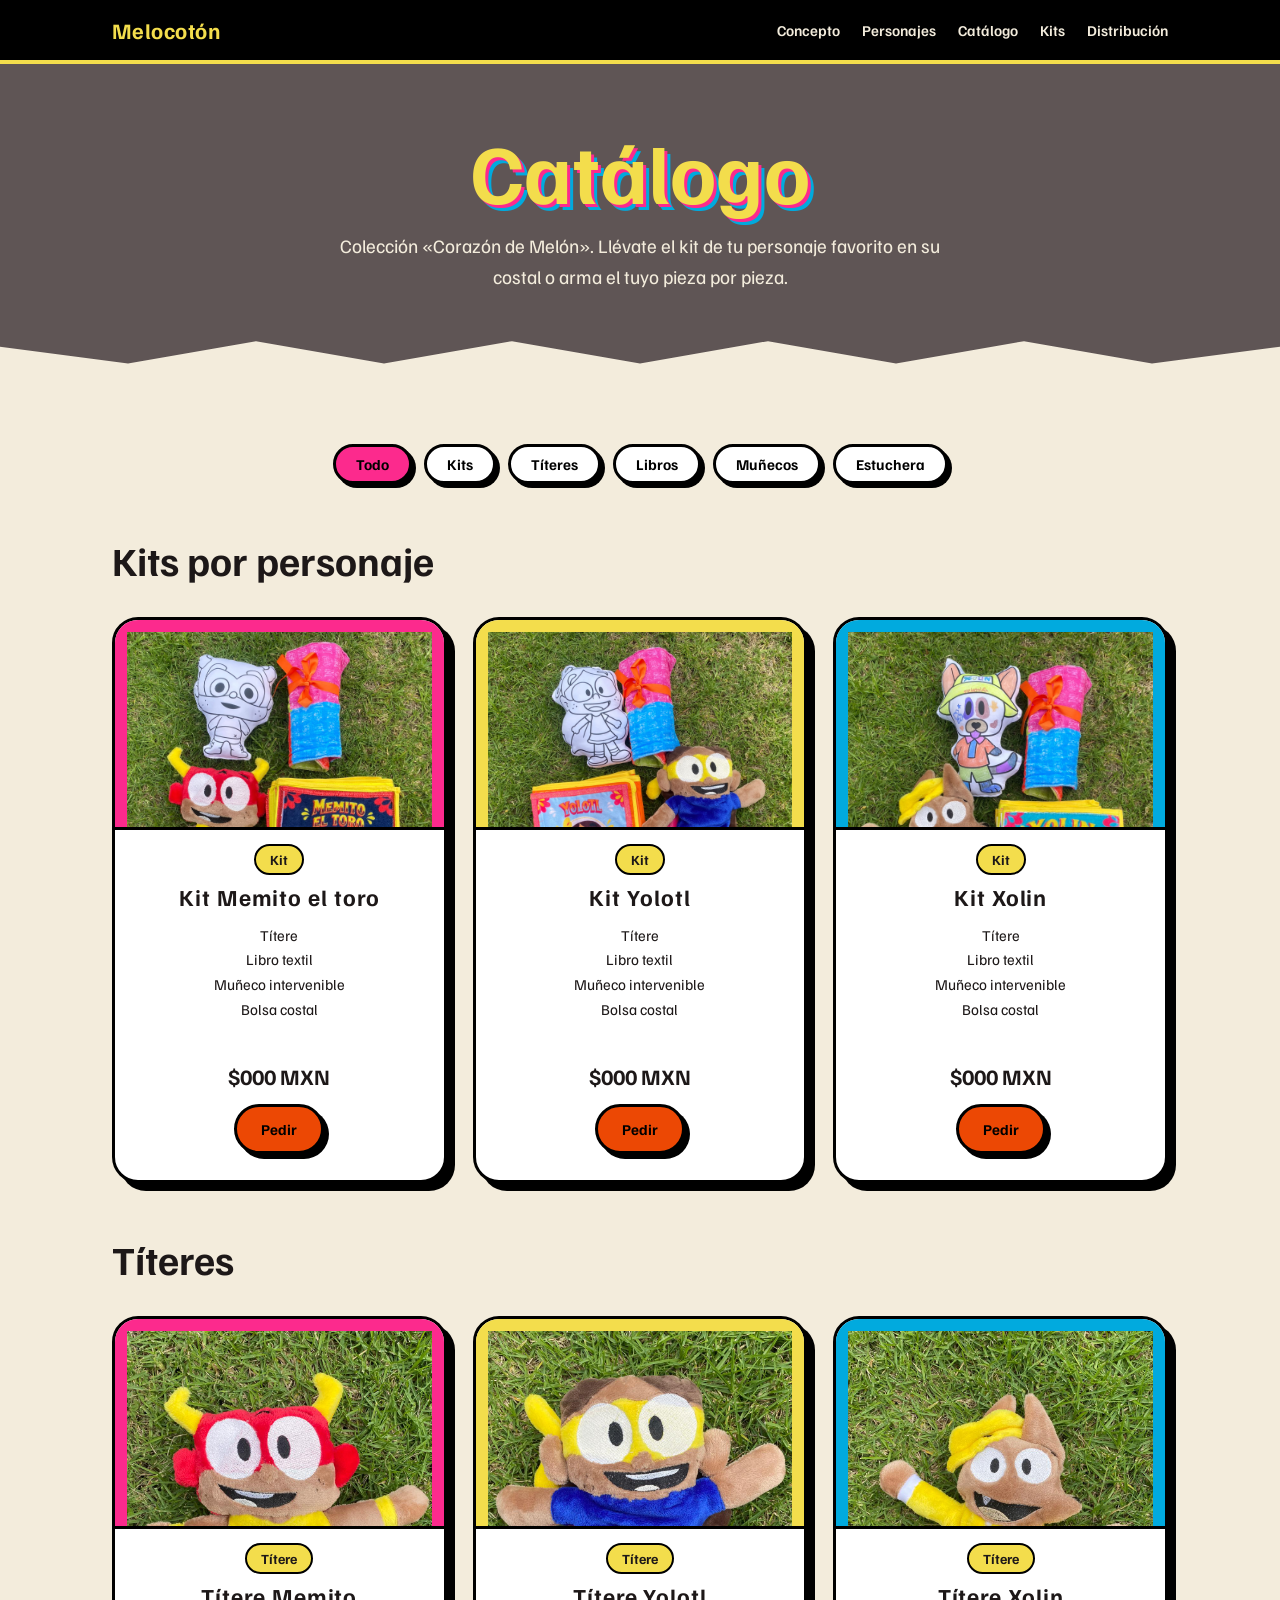
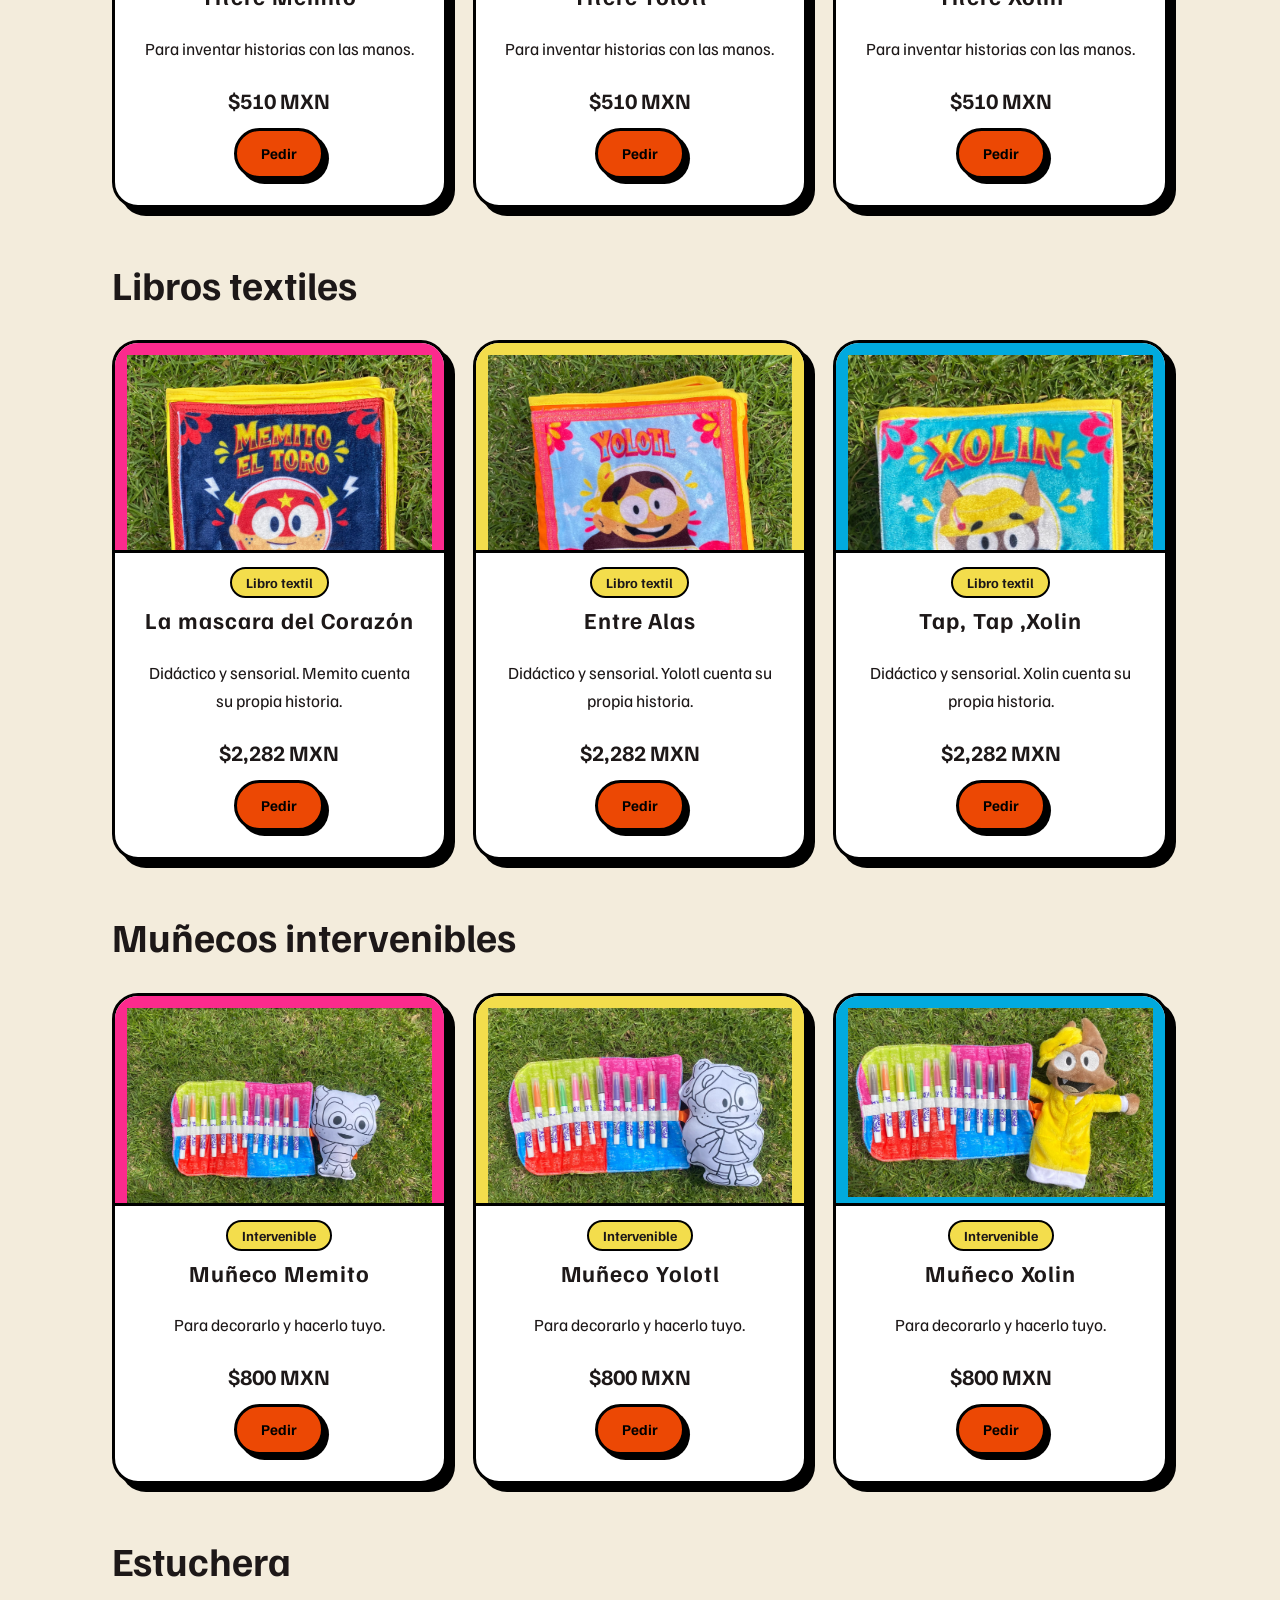
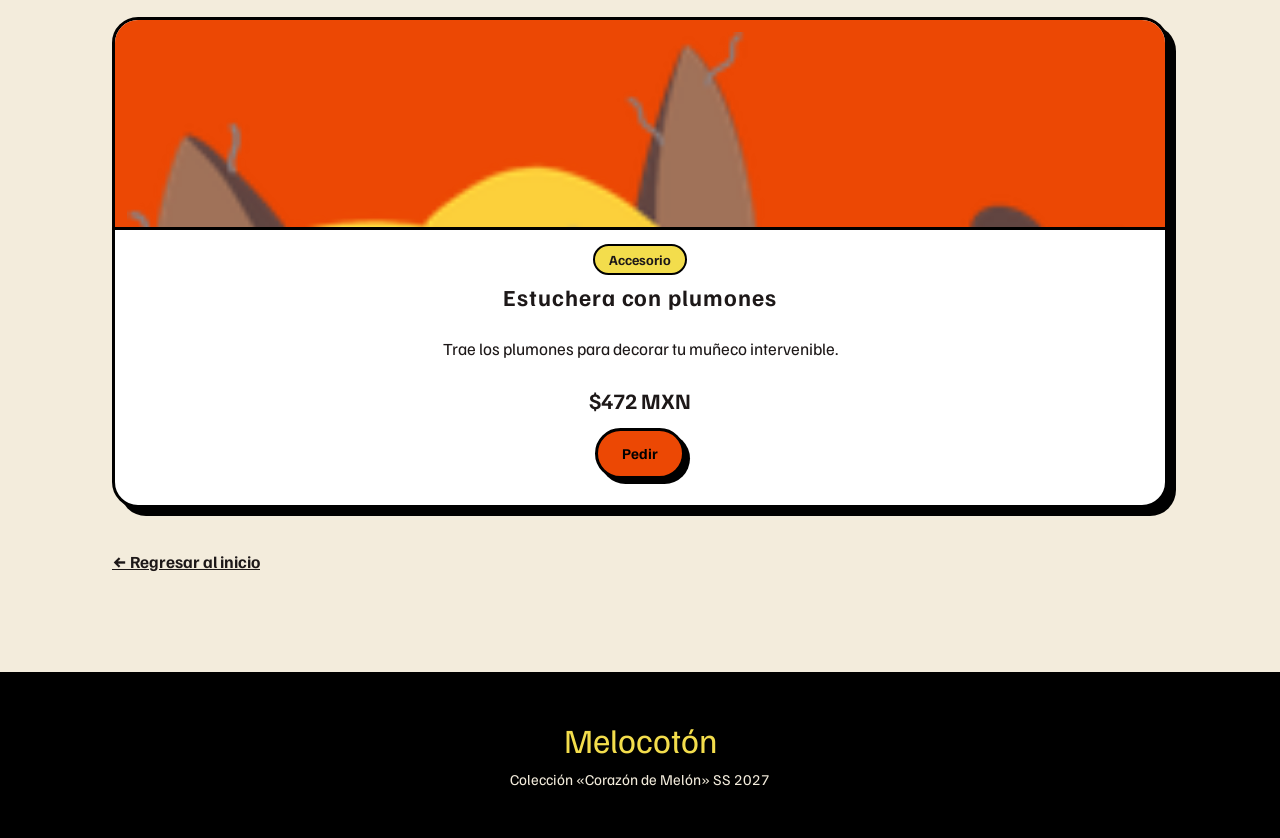
==== commit c11ff804: "bien" ====
--- a/catalogo.html
+++ b/catalogo.html
@@ -58,33 +58,33 @@
 <!-- ===== KITS POR PERSONAJE ===== -->
 <h2 class="cat-titulo" data-tipo="kit">Kits por personaje</h2>
 <div class="grid">
-<article class="card prod-card" data-tipo="kit"><div class="pic a"><img class="foto" src="img/perro.png" alt=""></div><span class="tag">Kit</span><h3>Kit Memito el toro</h3><ul class="incluye"><li>Títere</li><li>Libro textil</li><li>Muñeco intervenible</li><li>Bolsa costal</li></ul><p></p><p class="precio">$000 MXN</p><a class="btn pedir" href="#">Pedir</a></article>
-<article class="card prod-card" data-tipo="kit"><div class="pic b"><img class="foto" src="img/perro.png" alt=""></div><span class="tag">Kit</span><h3>Kit Yolotl</h3><ul class="incluye"><li>Títere</li><li>Libro textil</li><li>Muñeco intervenible</li><li>Bolsa costal</li></ul><p></p><p class="precio">$000 MXN</p><a class="btn pedir" href="#">Pedir</a></article>
-<article class="card prod-card" data-tipo="kit"><div class="pic c"><img class="foto" src="img/perro.png" alt=""></div><span class="tag">Kit</span><h3>Kit Xolin</h3><ul class="incluye"><li>Títere</li><li>Libro textil</li><li>Muñeco intervenible</li><li>Bolsa costal</li></ul><p></p><p class="precio">$000 MXN</p><a class="btn pedir" href="#">Pedir</a></article>
+<article class="card prod-card" data-tipo="kit"><div class="pic a"><img class="foto" src="img/memokit.jpeg" alt=""></div><span class="tag">Kit</span><h3>Kit Memito el toro</h3><ul class="incluye"><li>Títere</li><li>Libro textil</li><li>Muñeco intervenible</li><li>Bolsa costal</li></ul><p></p><p class="precio">$000 MXN</p><a class="btn pedir" href="#">Pedir</a></article>
+<article class="card prod-card" data-tipo="kit"><div class="pic b"><img class="foto" src="img/yolotkit.jpeg" alt=""></div><span class="tag">Kit</span><h3>Kit Yolotl</h3><ul class="incluye"><li>Títere</li><li>Libro textil</li><li>Muñeco intervenible</li><li>Bolsa costal</li></ul><p></p><p class="precio">$000 MXN</p><a class="btn pedir" href="#">Pedir</a></article>
+<article class="card prod-card" data-tipo="kit"><div class="pic c"><img class="foto" src="img/xolinkit.jpeg" alt=""></div><span class="tag">Kit</span><h3>Kit Xolin</h3><ul class="incluye"><li>Títere</li><li>Libro textil</li><li>Muñeco intervenible</li><li>Bolsa costal</li></ul><p></p><p class="precio">$000 MXN</p><a class="btn pedir" href="#">Pedir</a></article>
 </div>
 
 <!-- ===== TÍTERES ===== -->
 <h2 class="cat-titulo" data-tipo="titere">Títeres</h2>
 <div class="grid">
-<article class="card prod-card" data-tipo="titere"><div class="pic a"><img class="foto" src="img/perro.png" alt=""></div><span class="tag">Títere</span><h3>Títere Memito</h3><p>Para inventar historias con las manos.</p><p class="precio">$510 MXN</p><a class="btn pedir" href="#">Pedir</a></article>
-<article class="card prod-card" data-tipo="titere"><div class="pic b"><img class="foto" src="img/perro.png" alt=""></div><span class="tag">Títere</span><h3>Títere Yolotl</h3><p>Para inventar historias con las manos.</p><p class="precio">$510 MXN</p><a class="btn pedir" href="#">Pedir</a></article>
-<article class="card prod-card" data-tipo="titere"><div class="pic c"><img class="foto" src="img/perro.png" alt=""></div><span class="tag">Títere</span><h3>Títere Xolin</h3><p>Para inventar historias con las manos.</p><p class="precio">$510 MXN</p><a class="btn pedir" href="#">Pedir</a></article>
+<article class="card prod-card" data-tipo="titere"><div class="pic a"><img class="foto" src="img/memotitere.jpeg" alt=""></div><span class="tag">Títere</span><h3>Títere Memito</h3><p>Para inventar historias con las manos.</p><p class="precio">$510 MXN</p><a class="btn pedir" href="#">Pedir</a></article>
+<article class="card prod-card" data-tipo="titere"><div class="pic b"><img class="foto" src="img/yolottitere.jpeg" alt=""></div><span class="tag">Títere</span><h3>Títere Yolotl</h3><p>Para inventar historias con las manos.</p><p class="precio">$510 MXN</p><a class="btn pedir" href="#">Pedir</a></article>
+<article class="card prod-card" data-tipo="titere"><div class="pic c"><img class="foto" src="img/xolintitere.jpeg" alt=""></div><span class="tag">Títere</span><h3>Títere Xolin</h3><p>Para inventar historias con las manos.</p><p class="precio">$510 MXN</p><a class="btn pedir" href="#">Pedir</a></article>
 </div>
 
 <!-- ===== LIBROS ===== -->
 <h2 class="cat-titulo" data-tipo="libro">Libros textiles</h2>
 <div class="grid">
-<article class="card prod-card" data-tipo="libro"><div class="pic a"><img class="foto" src="img/perro.png" alt=""></div><span class="tag">Libro textil</span><h3>La mascara del Corazón</h3><p>Didáctico y sensorial. Memito cuenta su propia historia.</p><p class="precio">$2,282 MXN</p><a class="btn pedir" href="#">Pedir</a></article>
-<article class="card prod-card" data-tipo="libro"><div class="pic b"><img class="foto" src="img/perro.png" alt=""></div><span class="tag">Libro textil</span><h3>Entre Alas</h3><p>Didáctico y sensorial. Yolotl cuenta su propia historia.</p><p class="precio">$2,282 MXN</p><a class="btn pedir" href="#">Pedir</a></article>
-<article class="card prod-card" data-tipo="libro"><div class="pic c"><img class="foto" src="img/perro.png" alt=""></div><span class="tag">Libro textil</span><h3>Tap, Tap ,Xolin</h3><p>Didáctico y sensorial. Xolin cuenta su propia historia.</p><p class="precio">$2,282 MXN</p><a class="btn pedir" href="#">Pedir</a></article>
+<article class="card prod-card" data-tipo="libro"><div class="pic a"><img class="foto" src="img/memolibro.jpeg" alt=""></div><span class="tag">Libro textil</span><h3>La mascara del Corazón</h3><p>Didáctico y sensorial. Memito cuenta su propia historia.</p><p class="precio">$2,282 MXN</p><a class="btn pedir" href="#">Pedir</a></article>
+<article class="card prod-card" data-tipo="libro"><div class="pic b"><img class="foto" src="img/yolotlibro.jpeg" alt=""></div><span class="tag">Libro textil</span><h3>Entre Alas</h3><p>Didáctico y sensorial. Yolotl cuenta su propia historia.</p><p class="precio">$2,282 MXN</p><a class="btn pedir" href="#">Pedir</a></article>
+<article class="card prod-card" data-tipo="libro"><div class="pic c"><img class="foto" src="img/xolinlibro.jpeg" alt=""></div><span class="tag">Libro textil</span><h3>Tap, Tap ,Xolin</h3><p>Didáctico y sensorial. Xolin cuenta su propia historia.</p><p class="precio">$2,282 MXN</p><a class="btn pedir" href="#">Pedir</a></article>
 </div>
 
 <!-- ===== MUÑECOS INTERVENIBLES ===== -->
 <h2 class="cat-titulo" data-tipo="muneco">Muñecos intervenibles</h2>
 <div class="grid">
-<article class="card prod-card" data-tipo="muneco"><div class="pic a"><img class="foto" src="img/perro.png" alt=""></div><span class="tag">Intervenible</span><h3>Muñeco Memito</h3><p>Para decorarlo y hacerlo tuyo.</p><p class="precio">$800 MXN</p><a class="btn pedir" href="#">Pedir</a></article>
-<article class="card prod-card" data-tipo="muneco"><div class="pic b"><img class="foto" src="img/perro.png" alt=""></div><span class="tag">Intervenible</span><h3>Muñeco Yolotl</h3><p>Para decorarlo y hacerlo tuyo.</p><p class="precio">$800 MXN</p><a class="btn pedir" href="#">Pedir</a></article>
-<article class="card prod-card" data-tipo="muneco"><div class="pic c"><img class="foto" src="img/perro.png" alt=""></div><span class="tag">Intervenible</span><h3>Muñeco Xolin</h3><p>Para decorarlo y hacerlo tuyo.</p><p class="precio">$800 MXN</p><a class="btn pedir" href="#">Pedir</a></article>
+<article class="card prod-card" data-tipo="muneco"><div class="pic a"><img class="foto" src="img/lapiceramemo.jpeg" alt=""></div><span class="tag">Intervenible</span><h3>Muñeco Memito</h3><p>Para decorarlo y hacerlo tuyo.</p><p class="precio">$800 MXN</p><a class="btn pedir" href="#">Pedir</a></article>
+<article class="card prod-card" data-tipo="muneco"><div class="pic b"><img class="foto" src="img/lapicerayolot.jpeg" alt=""></div><span class="tag">Intervenible</span><h3>Muñeco Yolotl</h3><p>Para decorarlo y hacerlo tuyo.</p><p class="precio">$800 MXN</p><a class="btn pedir" href="#">Pedir</a></article>
+<article class="card prod-card" data-tipo="muneco"><div class="pic c"><img class="foto" src="img/lapiceraxolin.jpeg" alt=""></div><span class="tag">Intervenible</span><h3>Muñeco Xolin</h3><p>Para decorarlo y hacerlo tuyo.</p><p class="precio">$800 MXN</p><a class="btn pedir" href="#">Pedir</a></article>
 </div>
 
 <!-- ===== ESTUCHERA ===== -->
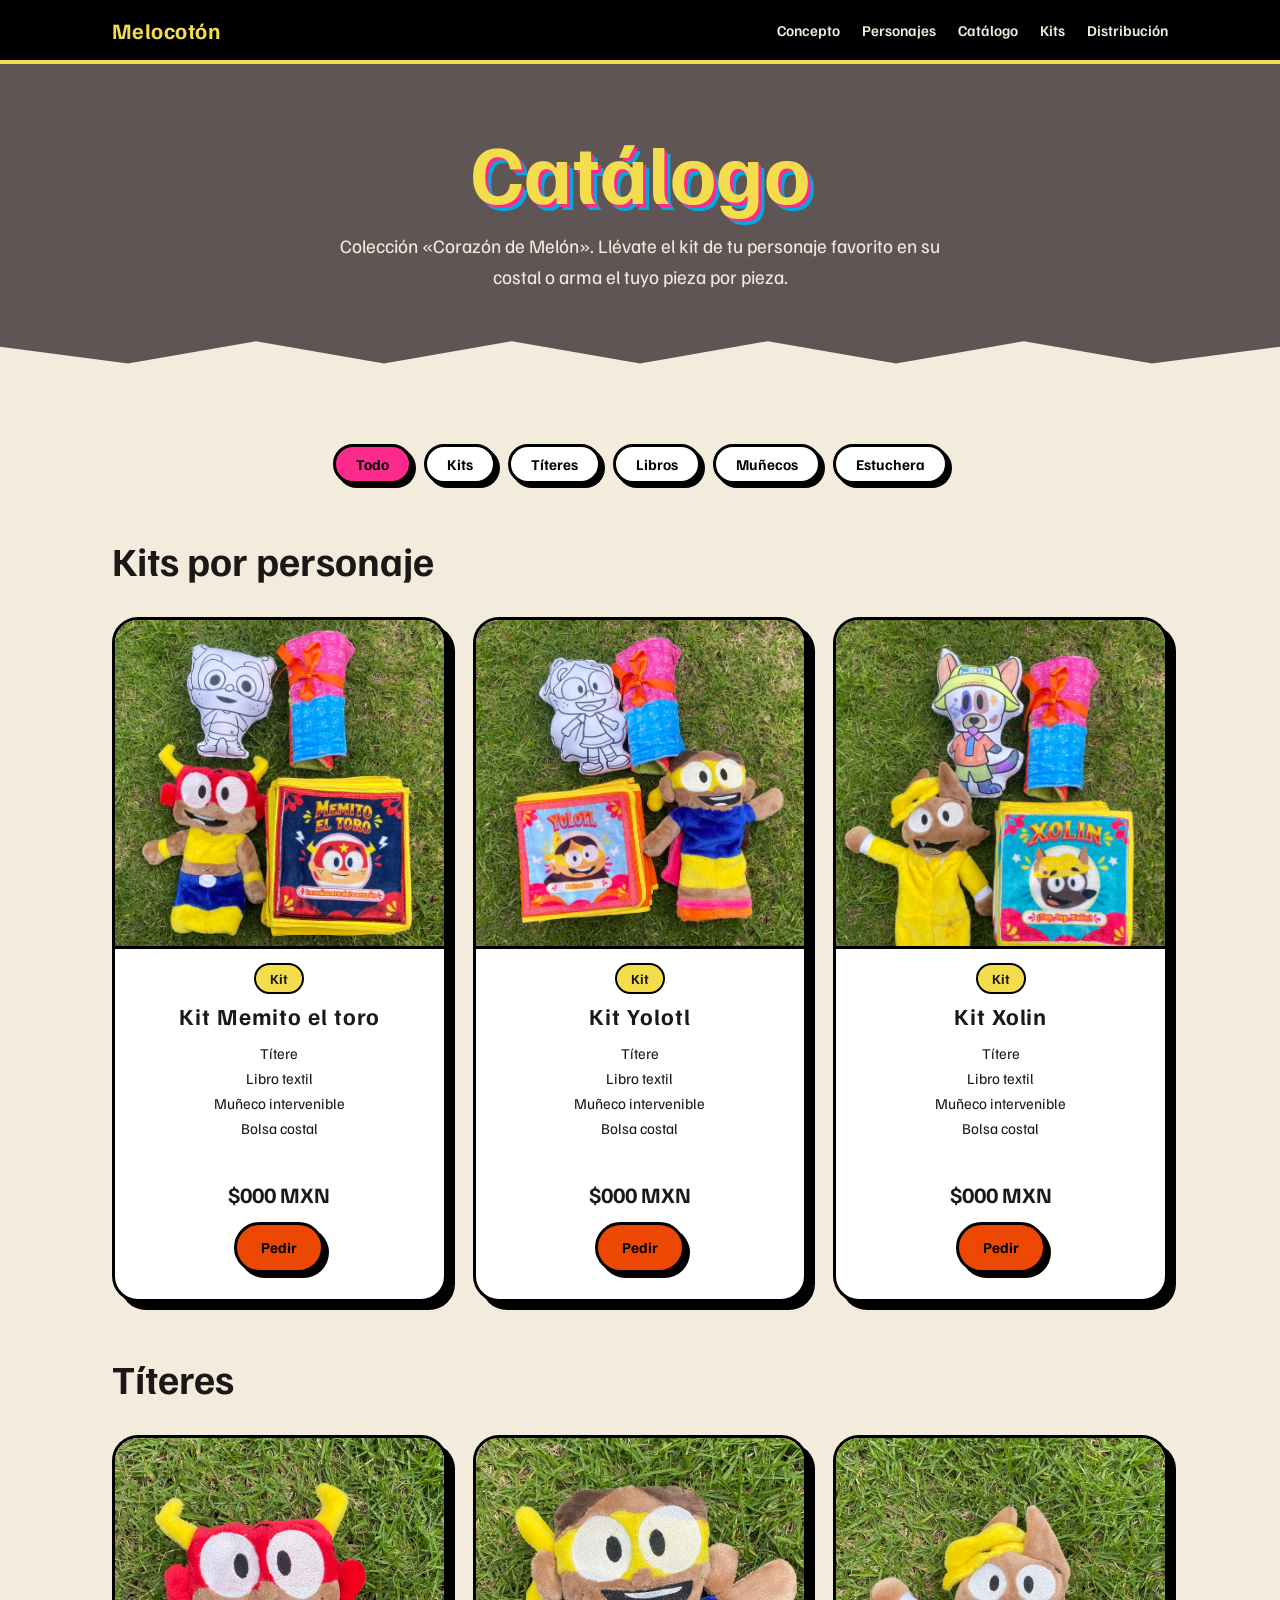
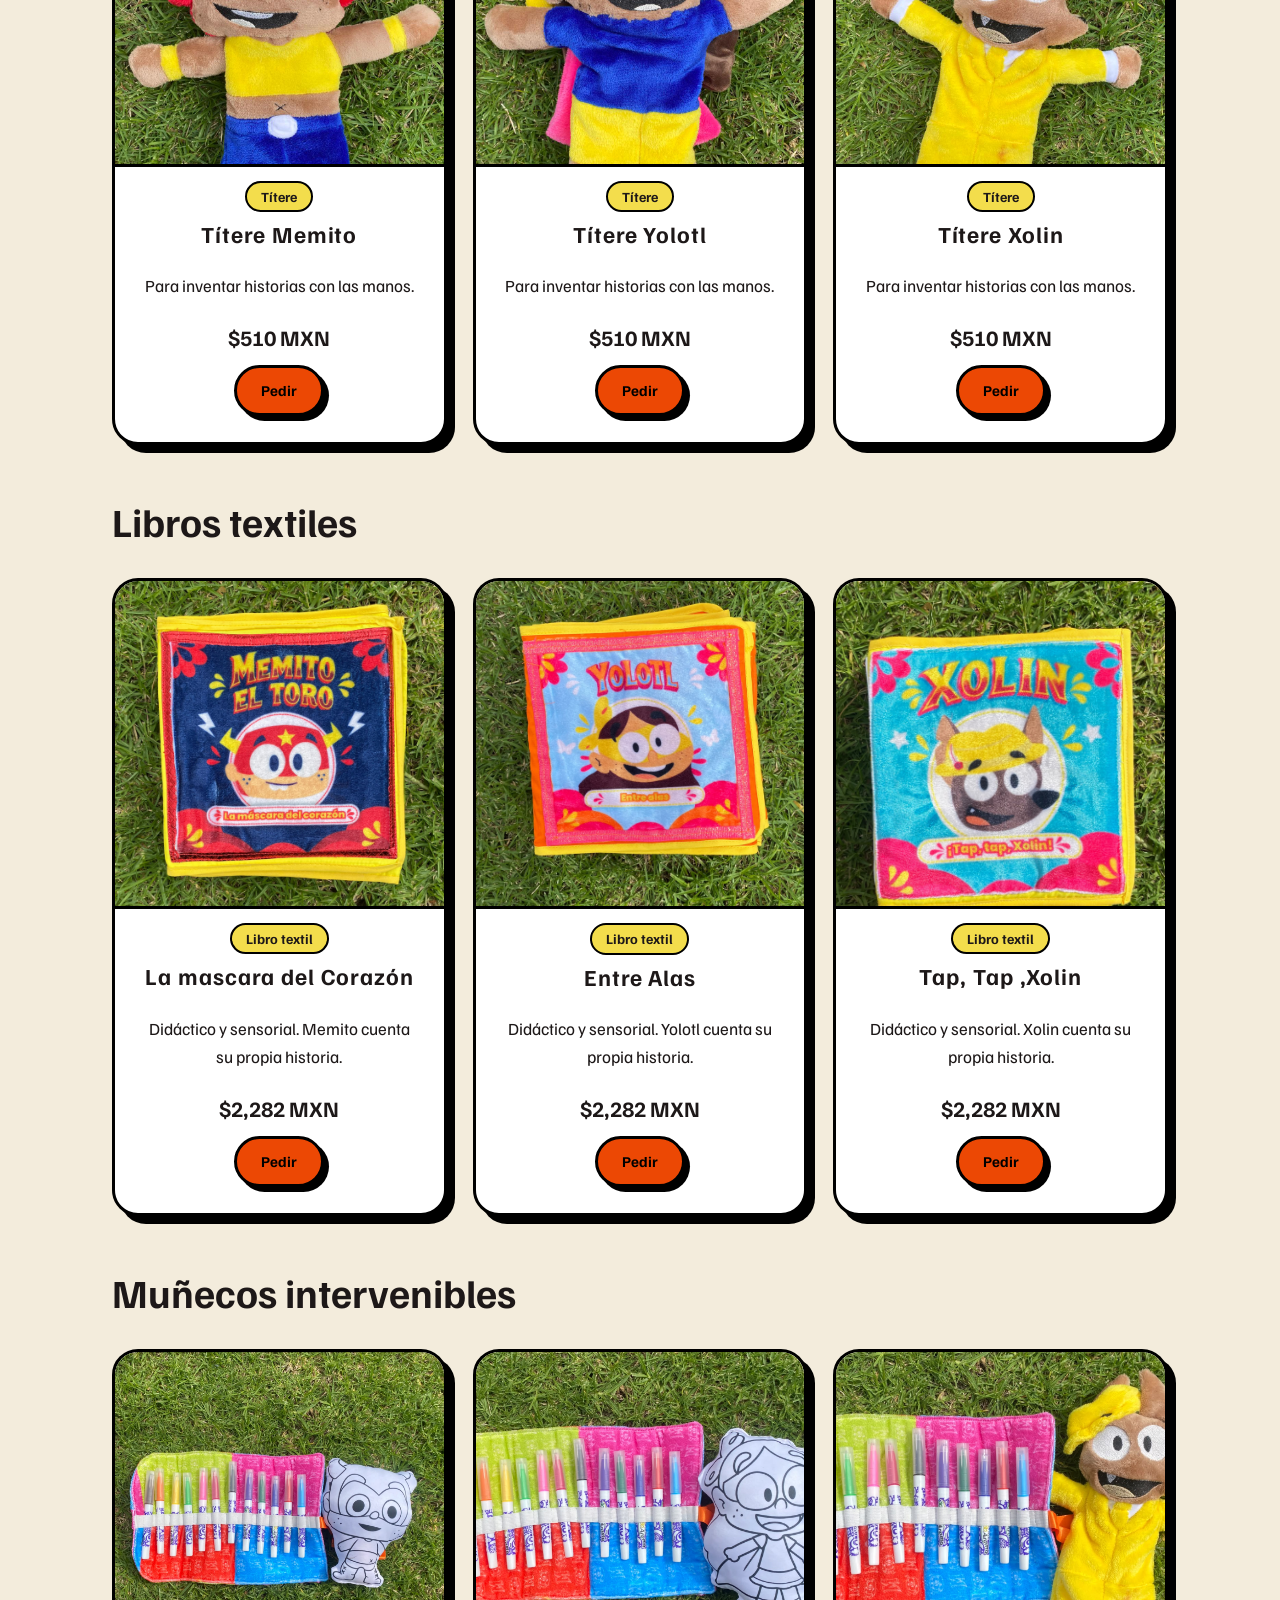
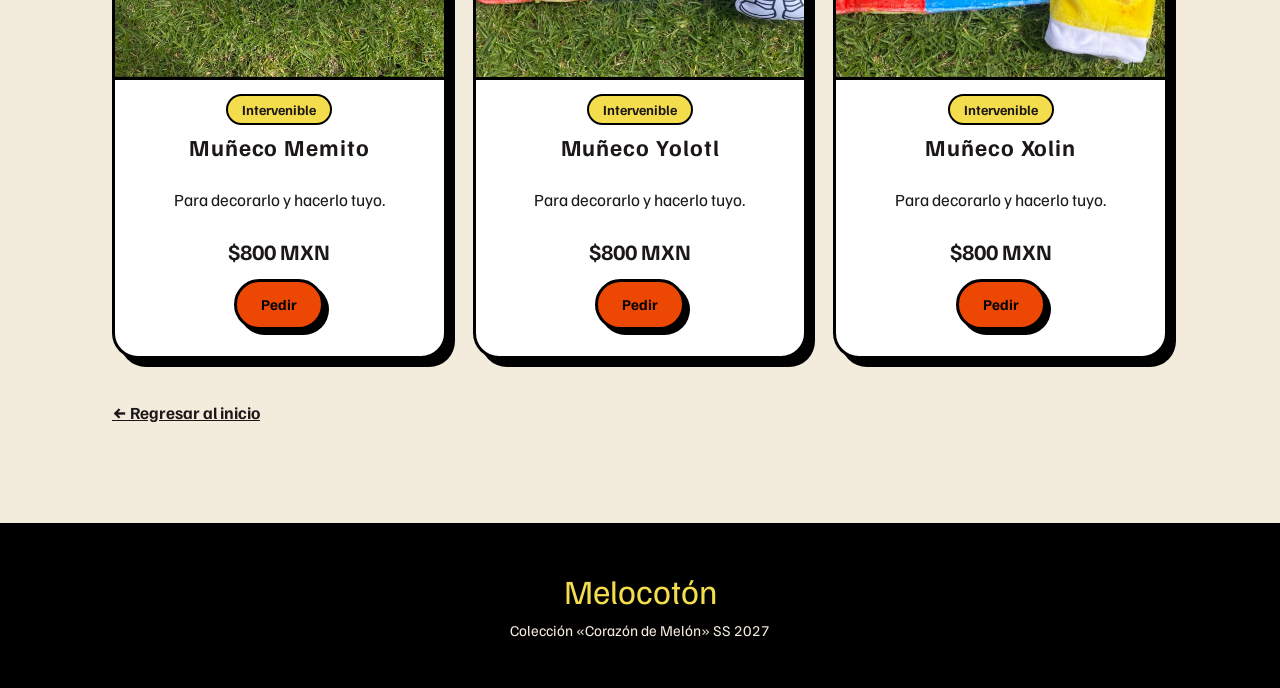
==== commit 0446ec67: "quitar estuchera" ====
--- a/catalogo.html
+++ b/catalogo.html
@@ -88,10 +88,6 @@
 </div>
 
 <!-- ===== ESTUCHERA ===== -->
-<h2 class="cat-titulo" data-tipo="estuchera">Estuchera</h2>
-<div class="grid">
-<article class="card prod-card" data-tipo="estuchera"><div class="pic o"><img class="foto" src="img/perro.png" alt=""></div><span class="tag">Accesorio</span><h3>Estuchera con plumones</h3><p>Trae los plumones para decorar tu muñeco intervenible.</p><p class="precio">$472 MXN</p><a class="btn pedir" href="#">Pedir</a></article>
-</div>
 
 <a class="volver" href="index.html">← Regresar al inicio</a>
 </div></section>
--- a/styles.css
+++ b/styles.css
@@ -73,9 +73,8 @@
 .pic.c img{transform:translate(0,10px) scale(1.15)}
 
 
-
-.pic img.foto{transform:none;width:100%;height:100%;object-fit:contain;padding:12px}
-/*catalogo
+.pic:has(img.foto){height:auto;aspect-ratio:1/1}
+.pic img.foto{transform:none;width:100%;height:100%;object-fit:cover;padding:0}
 
 /* productos */
 .prod{background:var(--o)}
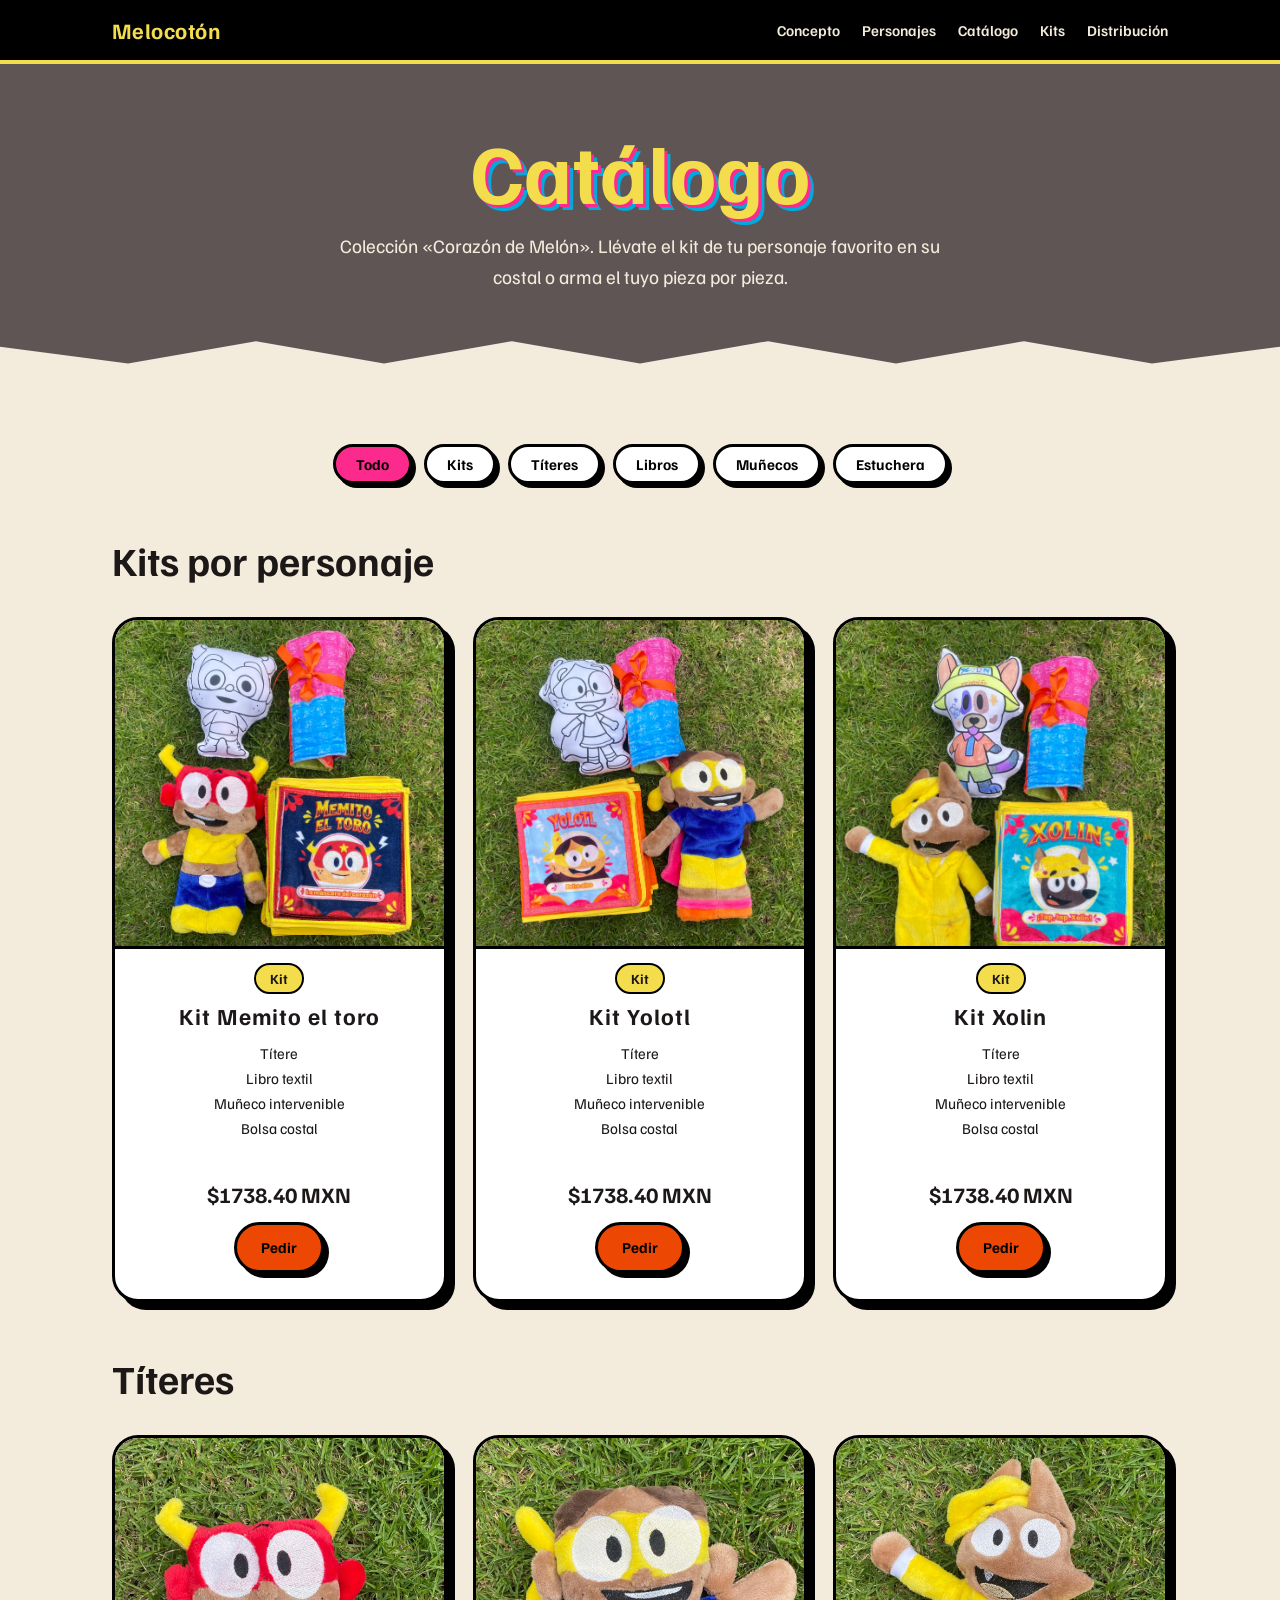
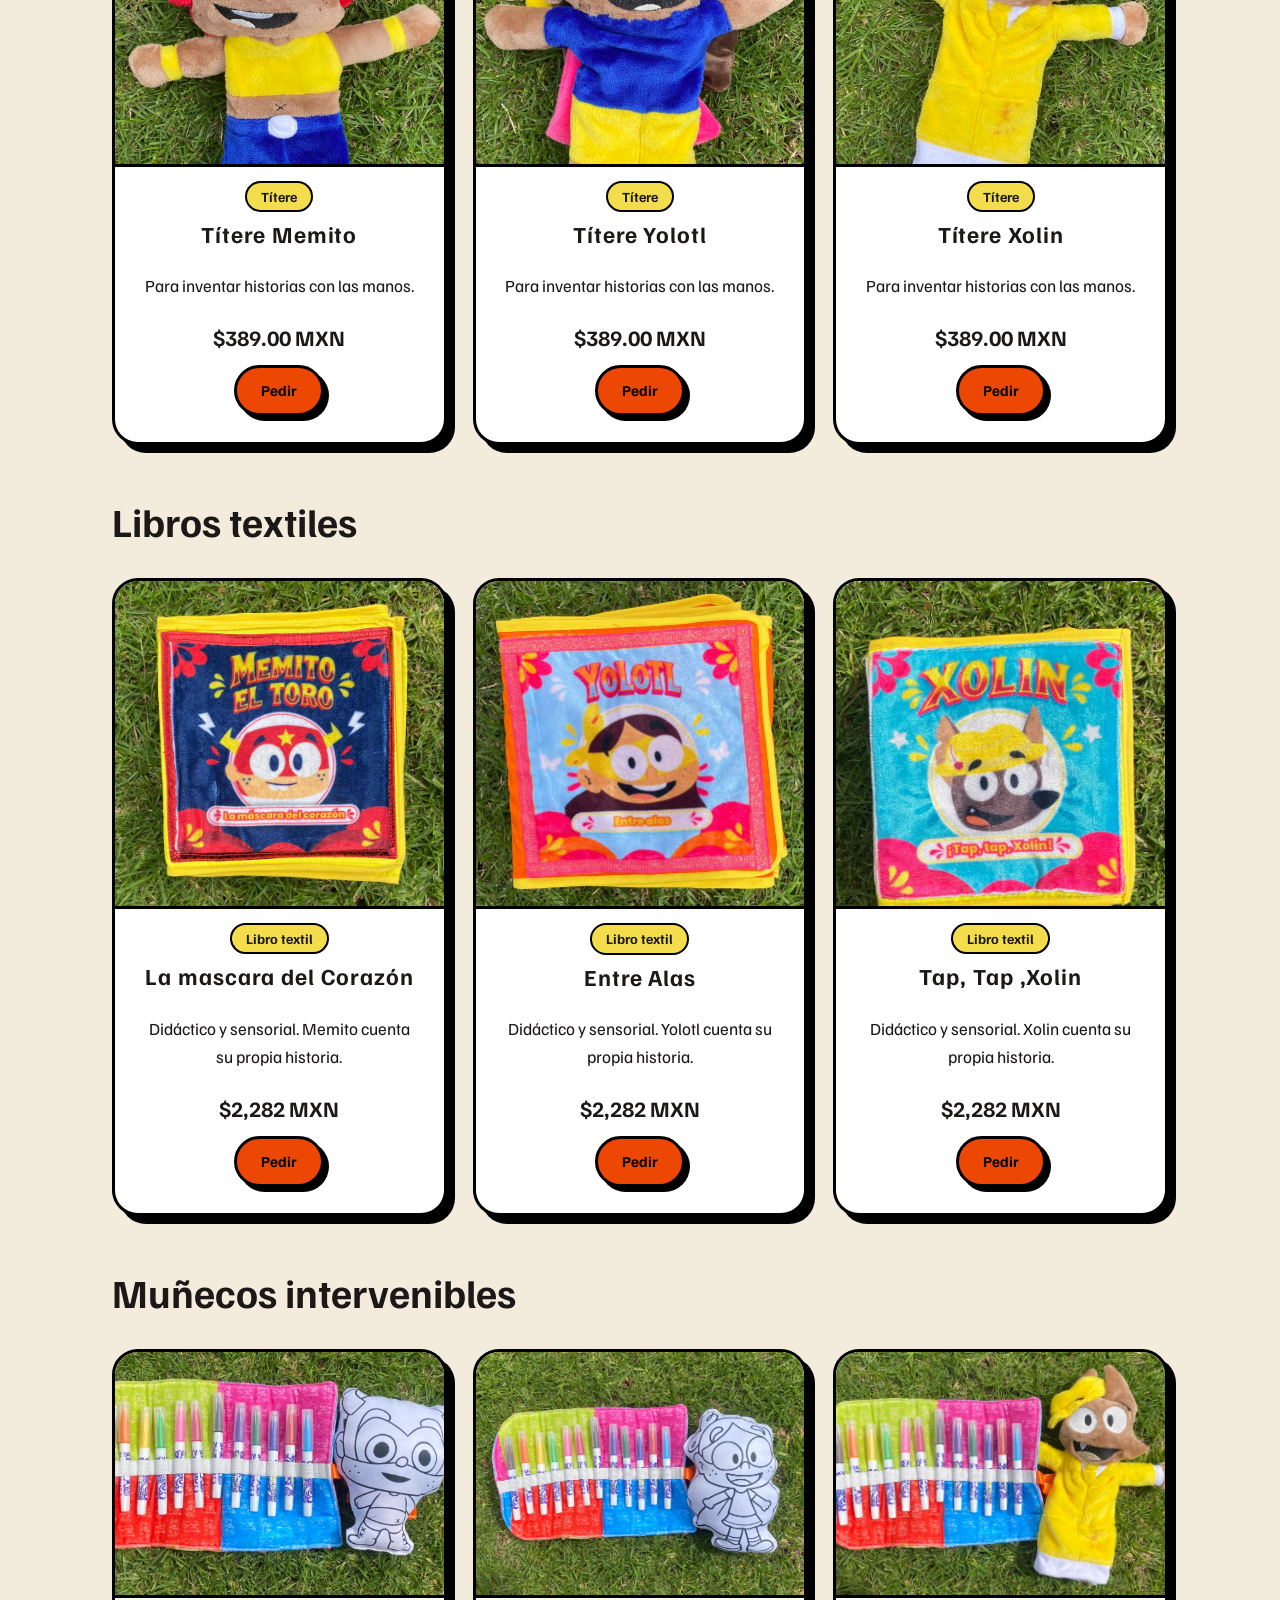
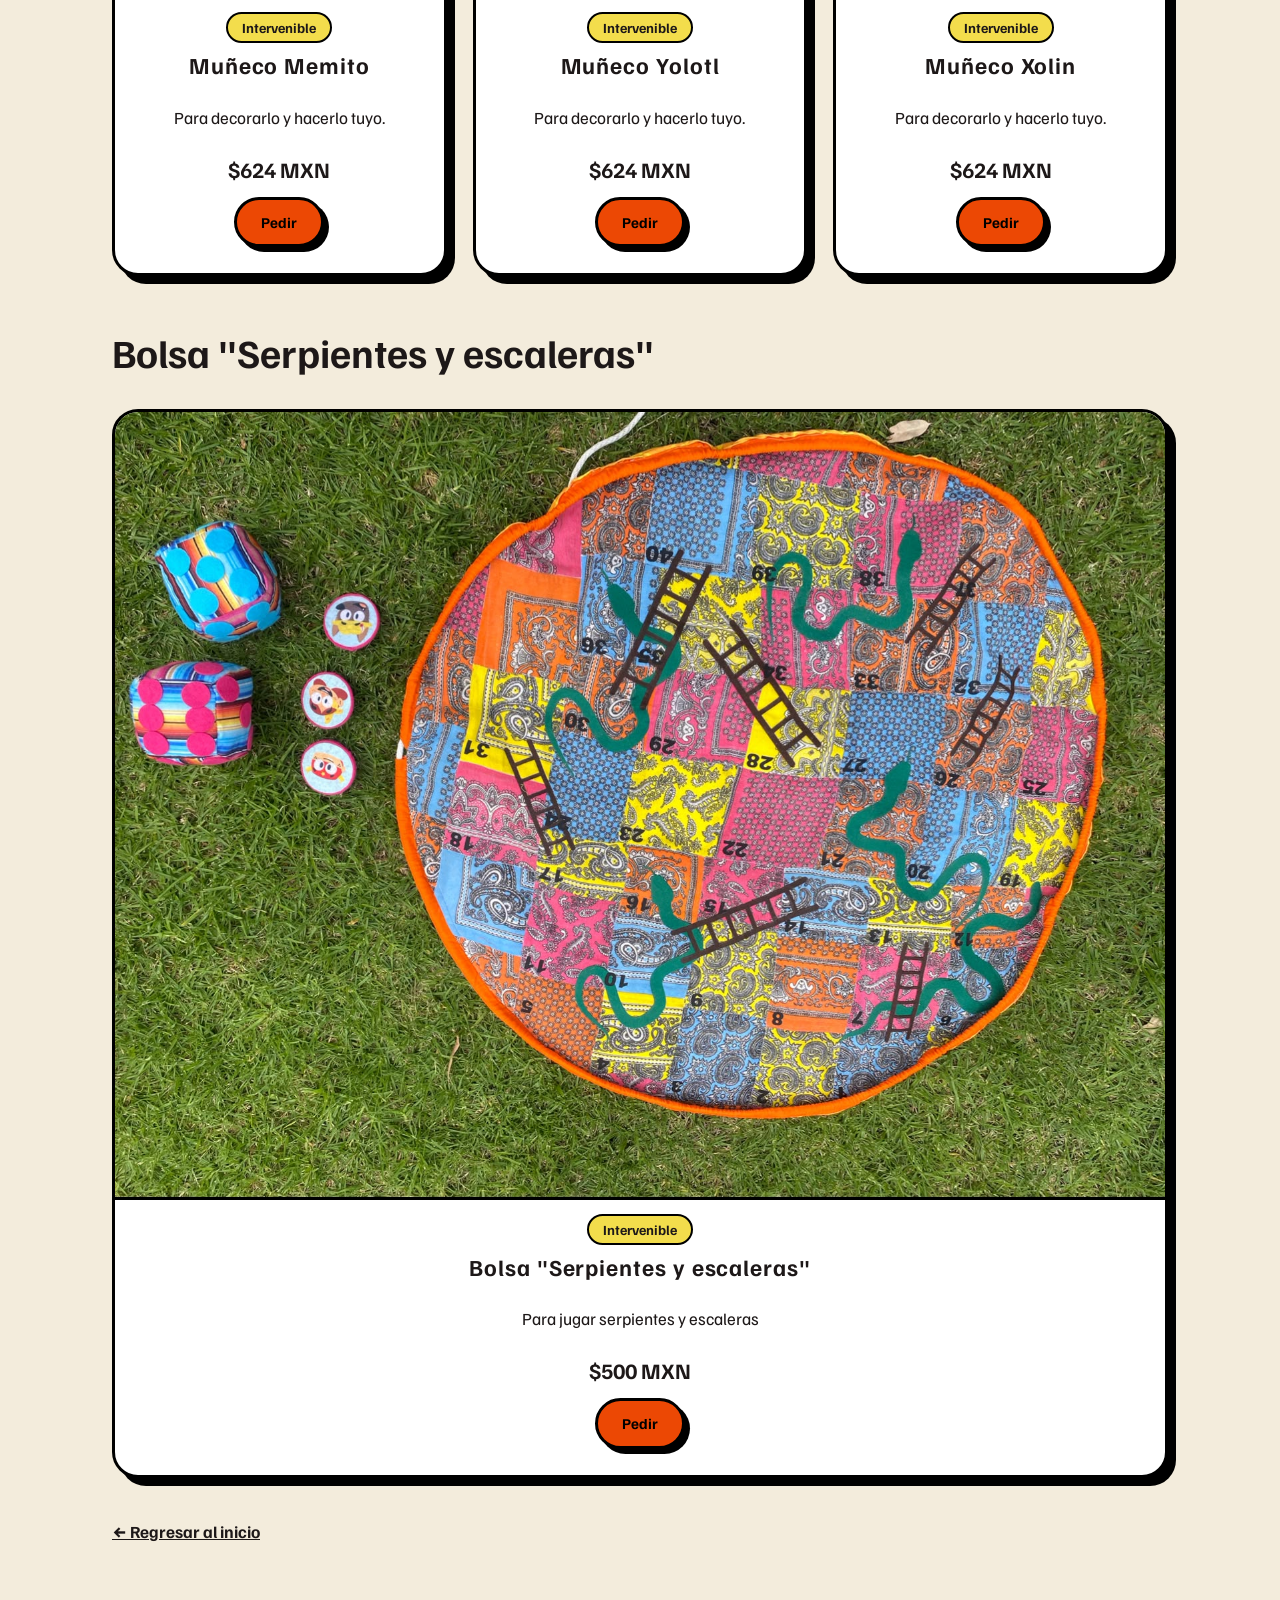
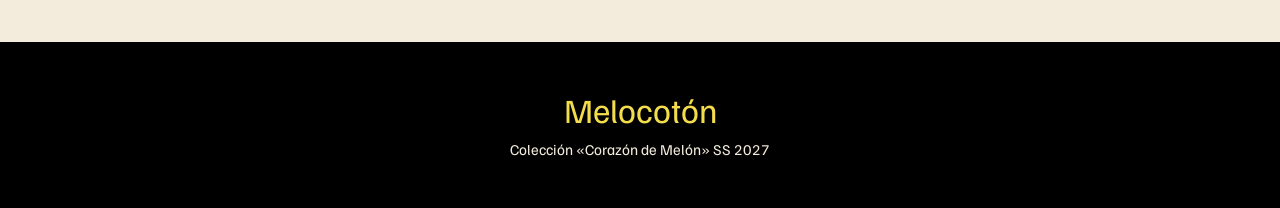
==== commit 67f963a3: "listo todo" ====
--- a/catalogo.html
+++ b/catalogo.html
@@ -58,17 +58,17 @@
 <!-- ===== KITS POR PERSONAJE ===== -->
 <h2 class="cat-titulo" data-tipo="kit">Kits por personaje</h2>
 <div class="grid">
-<article class="card prod-card" data-tipo="kit"><div class="pic a"><img class="foto" src="img/memokit.jpeg" alt=""></div><span class="tag">Kit</span><h3>Kit Memito el toro</h3><ul class="incluye"><li>Títere</li><li>Libro textil</li><li>Muñeco intervenible</li><li>Bolsa costal</li></ul><p></p><p class="precio">$000 MXN</p><a class="btn pedir" href="#">Pedir</a></article>
-<article class="card prod-card" data-tipo="kit"><div class="pic b"><img class="foto" src="img/yolotkit.jpeg" alt=""></div><span class="tag">Kit</span><h3>Kit Yolotl</h3><ul class="incluye"><li>Títere</li><li>Libro textil</li><li>Muñeco intervenible</li><li>Bolsa costal</li></ul><p></p><p class="precio">$000 MXN</p><a class="btn pedir" href="#">Pedir</a></article>
-<article class="card prod-card" data-tipo="kit"><div class="pic c"><img class="foto" src="img/xolinkit.jpeg" alt=""></div><span class="tag">Kit</span><h3>Kit Xolin</h3><ul class="incluye"><li>Títere</li><li>Libro textil</li><li>Muñeco intervenible</li><li>Bolsa costal</li></ul><p></p><p class="precio">$000 MXN</p><a class="btn pedir" href="#">Pedir</a></article>
+<article class="card prod-card" data-tipo="kit"><div class="pic a"><img class="foto" src="img/memokit.jpeg" alt=""></div><span class="tag">Kit</span><h3>Kit Memito el toro</h3><ul class="incluye"><li>Títere</li><li>Libro textil</li><li>Muñeco intervenible</li><li>Bolsa costal</li></ul><p></p><p class="precio">$1738.40 MXN</p><a class="btn pedir" href="#">Pedir</a></article>
+<article class="card prod-card" data-tipo="kit"><div class="pic b"><img class="foto" src="img/yolotkit.jpeg" alt=""></div><span class="tag">Kit</span><h3>Kit Yolotl</h3><ul class="incluye"><li>Títere</li><li>Libro textil</li><li>Muñeco intervenible</li><li>Bolsa costal</li></ul><p></p><p class="precio">$1738.40 MXN</p><a class="btn pedir" href="#">Pedir</a></article>
+<article class="card prod-card" data-tipo="kit"><div class="pic c"><img class="foto" src="img/xolinkit.jpeg" alt=""></div><span class="tag">Kit</span><h3>Kit Xolin</h3><ul class="incluye"><li>Títere</li><li>Libro textil</li><li>Muñeco intervenible</li><li>Bolsa costal</li></ul><p></p><p class="precio">$1738.40 MXN</p><a class="btn pedir" href="#">Pedir</a></article>
 </div>
 
 <!-- ===== TÍTERES ===== -->
 <h2 class="cat-titulo" data-tipo="titere">Títeres</h2>
 <div class="grid">
-<article class="card prod-card" data-tipo="titere"><div class="pic a"><img class="foto" src="img/memotitere.jpeg" alt=""></div><span class="tag">Títere</span><h3>Títere Memito</h3><p>Para inventar historias con las manos.</p><p class="precio">$510 MXN</p><a class="btn pedir" href="#">Pedir</a></article>
-<article class="card prod-card" data-tipo="titere"><div class="pic b"><img class="foto" src="img/yolottitere.jpeg" alt=""></div><span class="tag">Títere</span><h3>Títere Yolotl</h3><p>Para inventar historias con las manos.</p><p class="precio">$510 MXN</p><a class="btn pedir" href="#">Pedir</a></article>
-<article class="card prod-card" data-tipo="titere"><div class="pic c"><img class="foto" src="img/xolintitere.jpeg" alt=""></div><span class="tag">Títere</span><h3>Títere Xolin</h3><p>Para inventar historias con las manos.</p><p class="precio">$510 MXN</p><a class="btn pedir" href="#">Pedir</a></article>
+<article class="card prod-card" data-tipo="titere"><div class="pic a"><img class="foto" src="img/memotitere.jpeg" alt=""></div><span class="tag">Títere</span><h3>Títere Memito</h3><p>Para inventar historias con las manos.</p><p class="precio">$389.00 MXN</p><a class="btn pedir" href="#">Pedir</a></article>
+<article class="card prod-card" data-tipo="titere"><div class="pic b"><img class="foto" src="img/yolottitere.jpeg" alt=""></div><span class="tag">Títere</span><h3>Títere Yolotl</h3><p>Para inventar historias con las manos.</p><p class="precio">$389.00 MXN</p><a class="btn pedir" href="#">Pedir</a></article>
+<article class="card prod-card" data-tipo="titere"><div class="pic c"><img class="foto" src="img/xolintitere.jpeg" alt=""></div><span class="tag">Títere</span><h3>Títere Xolin</h3><p>Para inventar historias con las manos.</p><p class="precio">$389.00 MXN</p><a class="btn pedir" href="#">Pedir</a></article>
 </div>
 
 <!-- ===== LIBROS ===== -->
@@ -82,12 +82,17 @@
 <!-- ===== MUÑECOS INTERVENIBLES ===== -->
 <h2 class="cat-titulo" data-tipo="muneco">Muñecos intervenibles</h2>
 <div class="grid">
-<article class="card prod-card" data-tipo="muneco"><div class="pic a"><img class="foto" src="img/lapiceramemo.jpeg" alt=""></div><span class="tag">Intervenible</span><h3>Muñeco Memito</h3><p>Para decorarlo y hacerlo tuyo.</p><p class="precio">$800 MXN</p><a class="btn pedir" href="#">Pedir</a></article>
-<article class="card prod-card" data-tipo="muneco"><div class="pic b"><img class="foto" src="img/lapicerayolot.jpeg" alt=""></div><span class="tag">Intervenible</span><h3>Muñeco Yolotl</h3><p>Para decorarlo y hacerlo tuyo.</p><p class="precio">$800 MXN</p><a class="btn pedir" href="#">Pedir</a></article>
-<article class="card prod-card" data-tipo="muneco"><div class="pic c"><img class="foto" src="img/lapiceraxolin.jpeg" alt=""></div><span class="tag">Intervenible</span><h3>Muñeco Xolin</h3><p>Para decorarlo y hacerlo tuyo.</p><p class="precio">$800 MXN</p><a class="btn pedir" href="#">Pedir</a></article>
+<article class="card prod-card" data-tipo="muneco"><div class="pic a"><img class="foto" src="img/lapiceramemo.jpeg" alt=""></div><span class="tag">Intervenible</span><h3>Muñeco Memito</h3><p>Para decorarlo y hacerlo tuyo.</p><p class="precio">$624 MXN</p><a class="btn pedir" href="#">Pedir</a></article>
+<article class="card prod-card" data-tipo="muneco"><div class="pic b"><img class="foto" src="img/lapicerayolot.jpeg" alt=""></div><span class="tag">Intervenible</span><h3>Muñeco Yolotl</h3><p>Para decorarlo y hacerlo tuyo.</p><p class="precio">$624 MXN</p><a class="btn pedir" href="#">Pedir</a></article>
+<article class="card prod-card" data-tipo="muneco"><div class="pic c"><img class="foto" src="img/lapiceraxolin.jpeg" alt=""></div><span class="tag">Intervenible</span><h3>Muñeco Xolin</h3><p>Para decorarlo y hacerlo tuyo.</p><p class="precio">$624 MXN</p><a class="btn pedir" href="#">Pedir</a></article>
+</div>
+<!-- ===== bolsa Costal ===== -->
+<h2 class="cat-titulo" data-tipo="muneco">Bolsa "Serpientes y escaleras"</h2>
+<div class="grid">
+<article class="card prod-card" data-tipo="muneco"><div class="pic a"><img class="foto" src="img/serpientes.jpeg" alt=""></div><span class="tag">Intervenible</span><h3>Bolsa "Serpientes y escaleras"</h3><p>Para jugar serpientes y escaleras</p><p class="precio">$500 MXN</p><a class="btn pedir" href="#">Pedir</a></article>
 </div>
 
-<!-- ===== ESTUCHERA ===== -->
+
 
 <a class="volver" href="index.html">← Regresar al inicio</a>
 </div></section>
--- a/styles.css
+++ b/styles.css
@@ -120,4 +120,5 @@
 @keyframes paso{from{transform:translateY(0) rotate(-5deg)}to{transform:translateY(-10px) rotate(5deg)}}
 @keyframes salto{40%{transform:translateY(-60px) rotate(-12deg) scale(1.15)}}
 
-@media(prefers-reduced-motion:reduce){*{animation:none!important;transition:none!important}html{scroll-behavior:auto}}+@media(prefers-reduced-motion:reduce){*{animation:none!important;transition:none!important}html{scroll-behavior:auto}}
+.prod-card[data-tipo="muneco"] .pic{aspect-ratio:4/3}
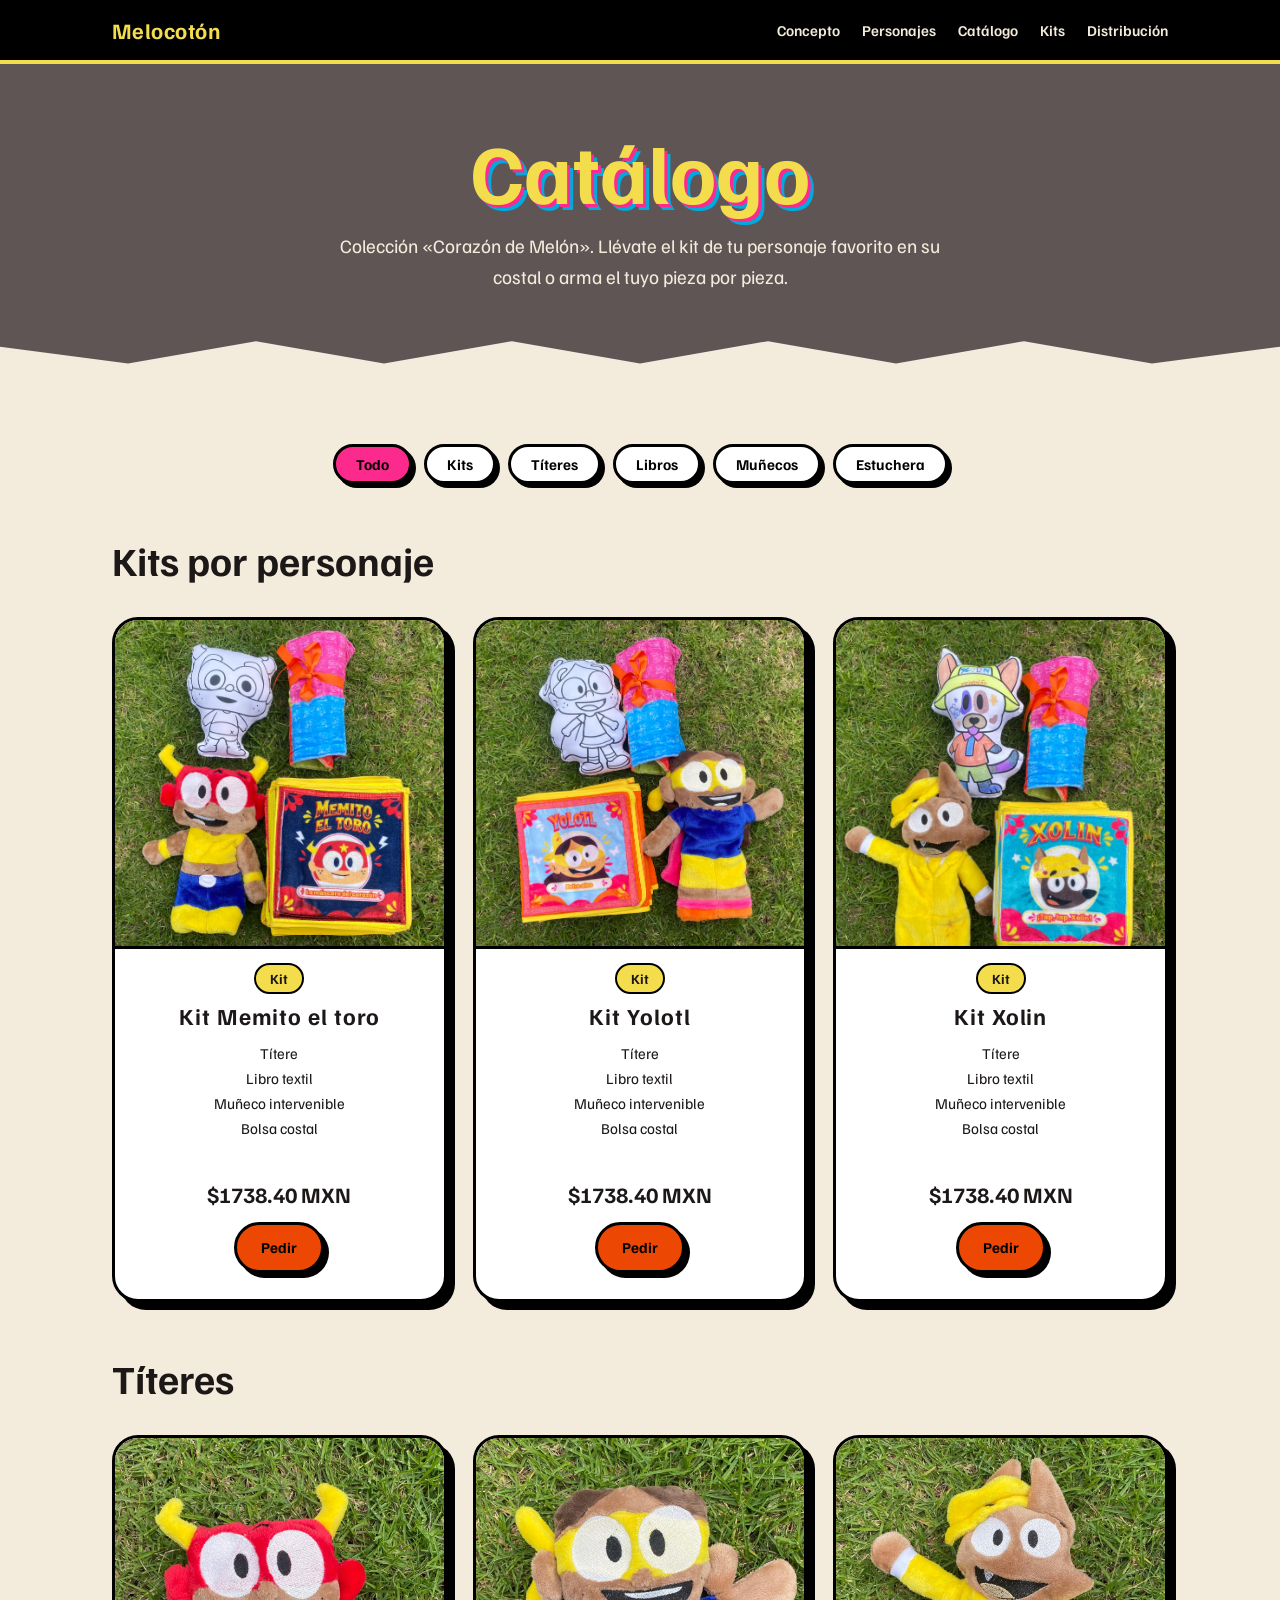
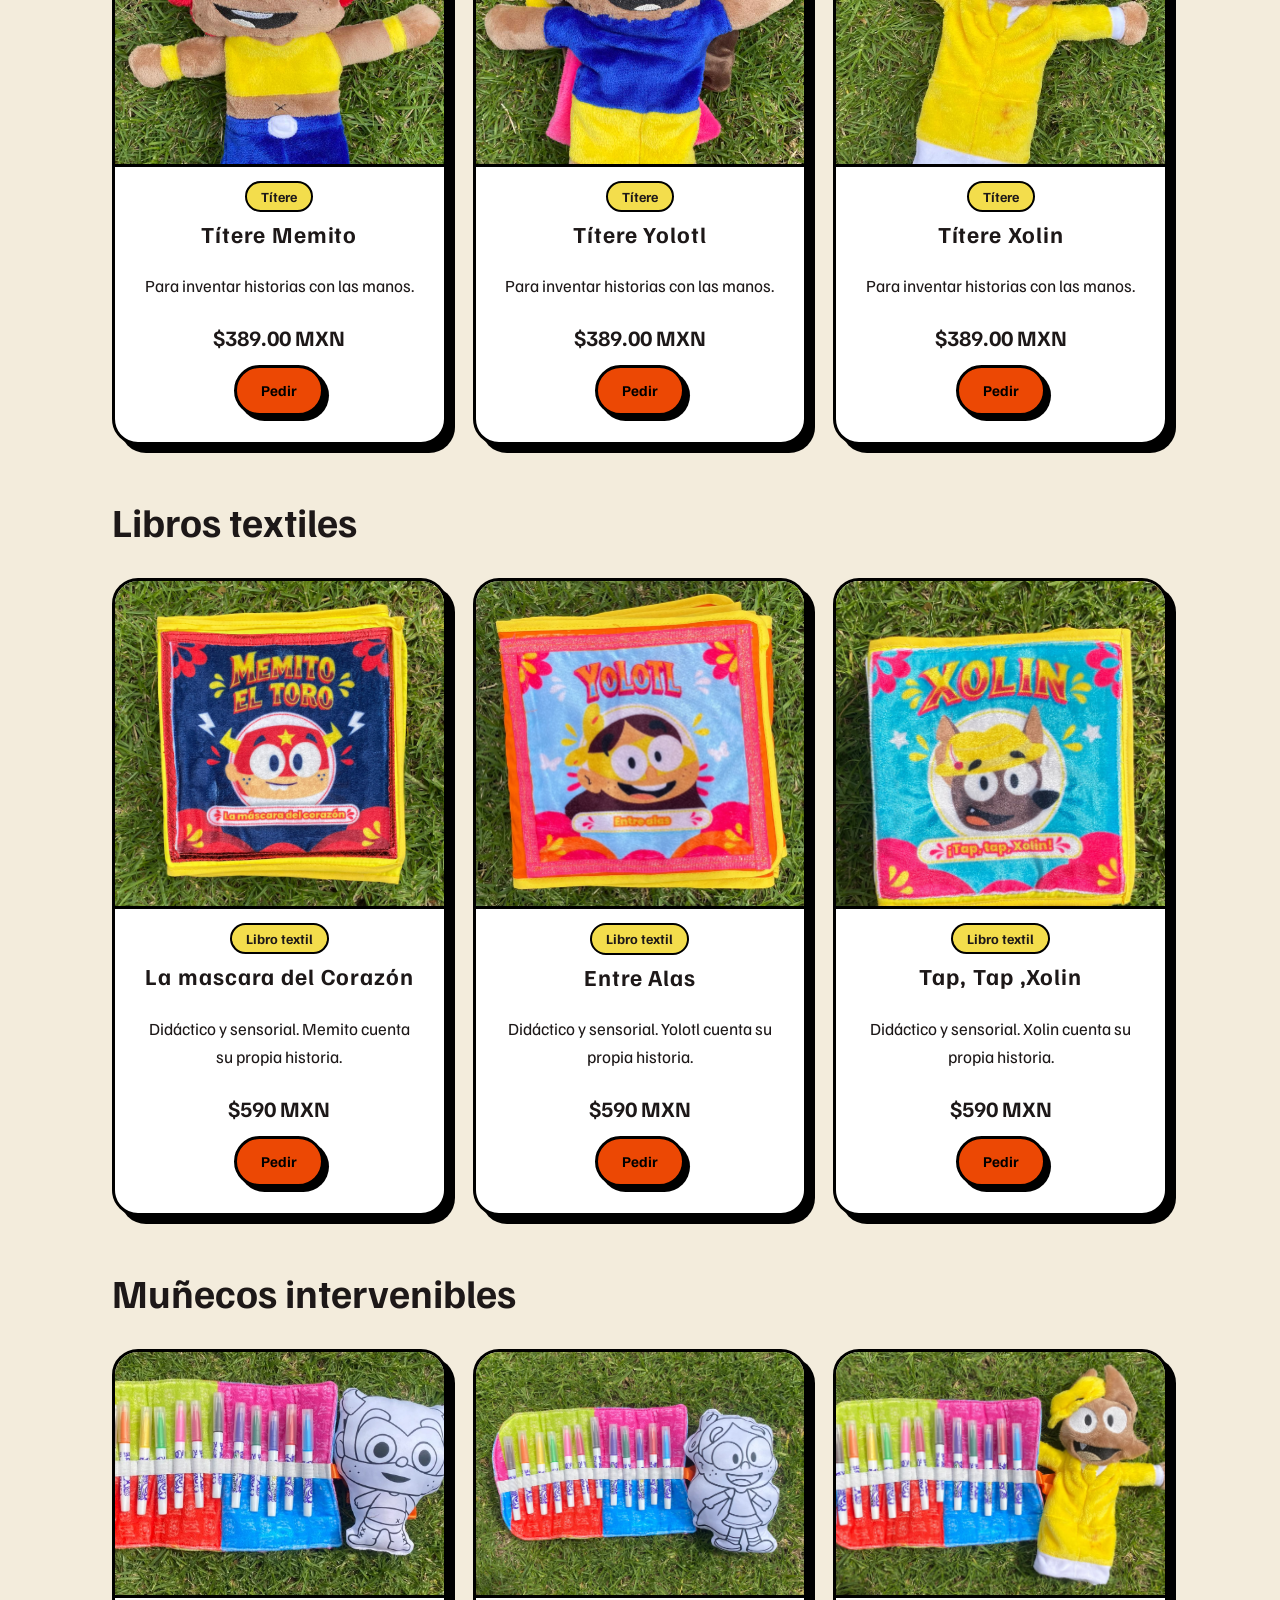
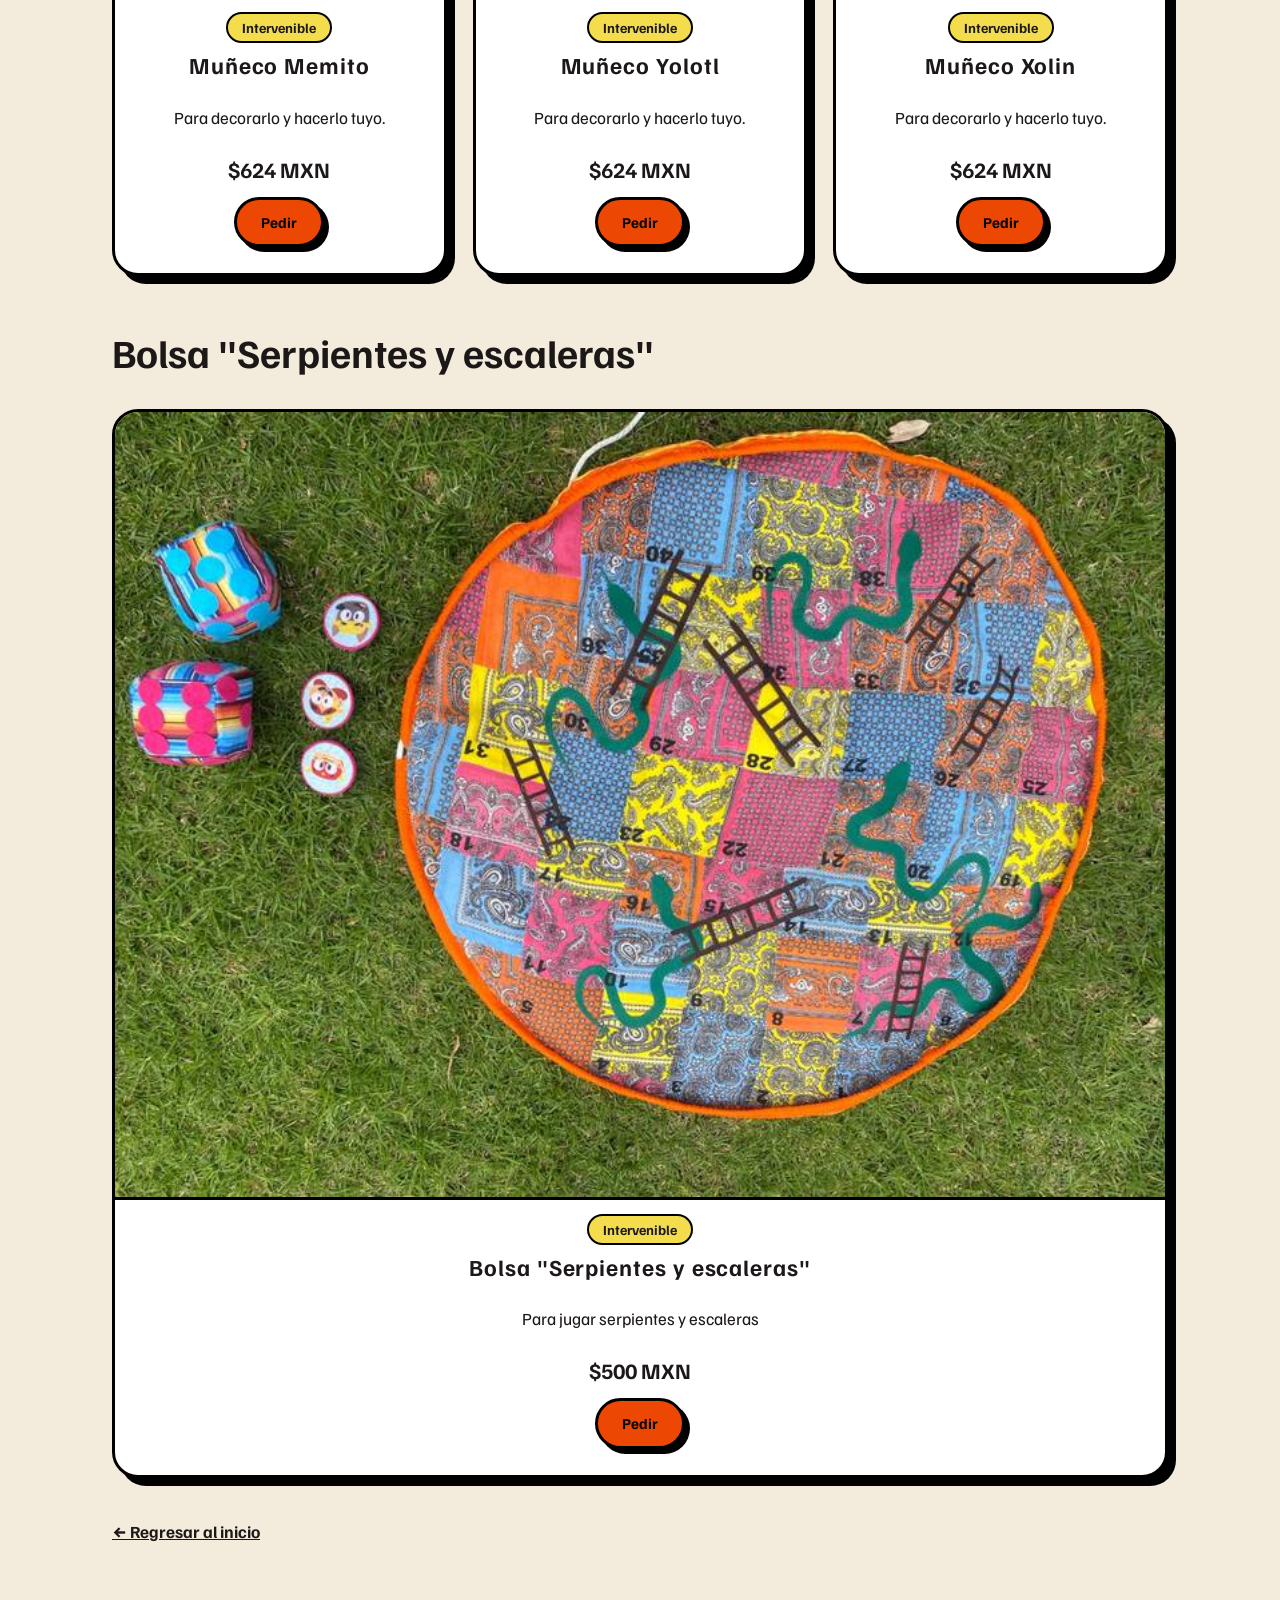
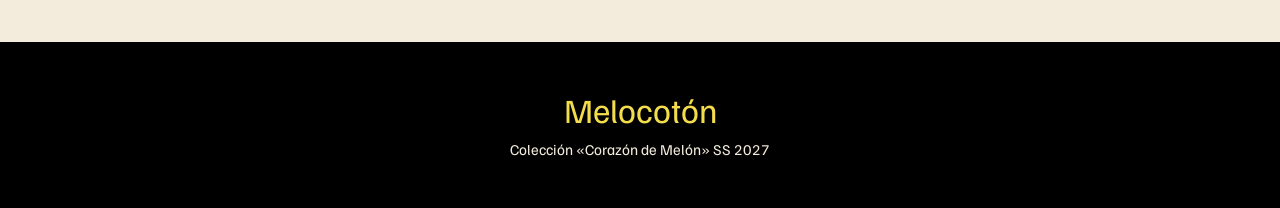
==== commit 9be04b17: "subir todo" ====
--- a/catalogo.html
+++ b/catalogo.html
@@ -74,9 +74,9 @@
 <!-- ===== LIBROS ===== -->
 <h2 class="cat-titulo" data-tipo="libro">Libros textiles</h2>
 <div class="grid">
-<article class="card prod-card" data-tipo="libro"><div class="pic a"><img class="foto" src="img/memolibro.jpeg" alt=""></div><span class="tag">Libro textil</span><h3>La mascara del Corazón</h3><p>Didáctico y sensorial. Memito cuenta su propia historia.</p><p class="precio">$2,282 MXN</p><a class="btn pedir" href="#">Pedir</a></article>
-<article class="card prod-card" data-tipo="libro"><div class="pic b"><img class="foto" src="img/yolotlibro.jpeg" alt=""></div><span class="tag">Libro textil</span><h3>Entre Alas</h3><p>Didáctico y sensorial. Yolotl cuenta su propia historia.</p><p class="precio">$2,282 MXN</p><a class="btn pedir" href="#">Pedir</a></article>
-<article class="card prod-card" data-tipo="libro"><div class="pic c"><img class="foto" src="img/xolinlibro.jpeg" alt=""></div><span class="tag">Libro textil</span><h3>Tap, Tap ,Xolin</h3><p>Didáctico y sensorial. Xolin cuenta su propia historia.</p><p class="precio">$2,282 MXN</p><a class="btn pedir" href="#">Pedir</a></article>
+<article class="card prod-card" data-tipo="libro"><div class="pic a"><img class="foto" src="img/memolibro.jpeg" alt=""></div><span class="tag">Libro textil</span><h3>La mascara del Corazón</h3><p>Didáctico y sensorial. Memito cuenta su propia historia.</p><p class="precio">$590 MXN</p><a class="btn pedir" href="#">Pedir</a></article>
+<article class="card prod-card" data-tipo="libro"><div class="pic b"><img class="foto" src="img/yolotlibro.jpeg" alt=""></div><span class="tag">Libro textil</span><h3>Entre Alas</h3><p>Didáctico y sensorial. Yolotl cuenta su propia historia.</p><p class="precio">$590 MXN</p><a class="btn pedir" href="#">Pedir</a></article>
+<article class="card prod-card" data-tipo="libro"><div class="pic c"><img class="foto" src="img/xolinlibro.jpeg" alt=""></div><span class="tag">Libro textil</span><h3>Tap, Tap ,Xolin</h3><p>Didáctico y sensorial. Xolin cuenta su propia historia.</p><p class="precio">$590 MXN</p><a class="btn pedir" href="#">Pedir</a></article>
 </div>
 
 <!-- ===== MUÑECOS INTERVENIBLES ===== -->
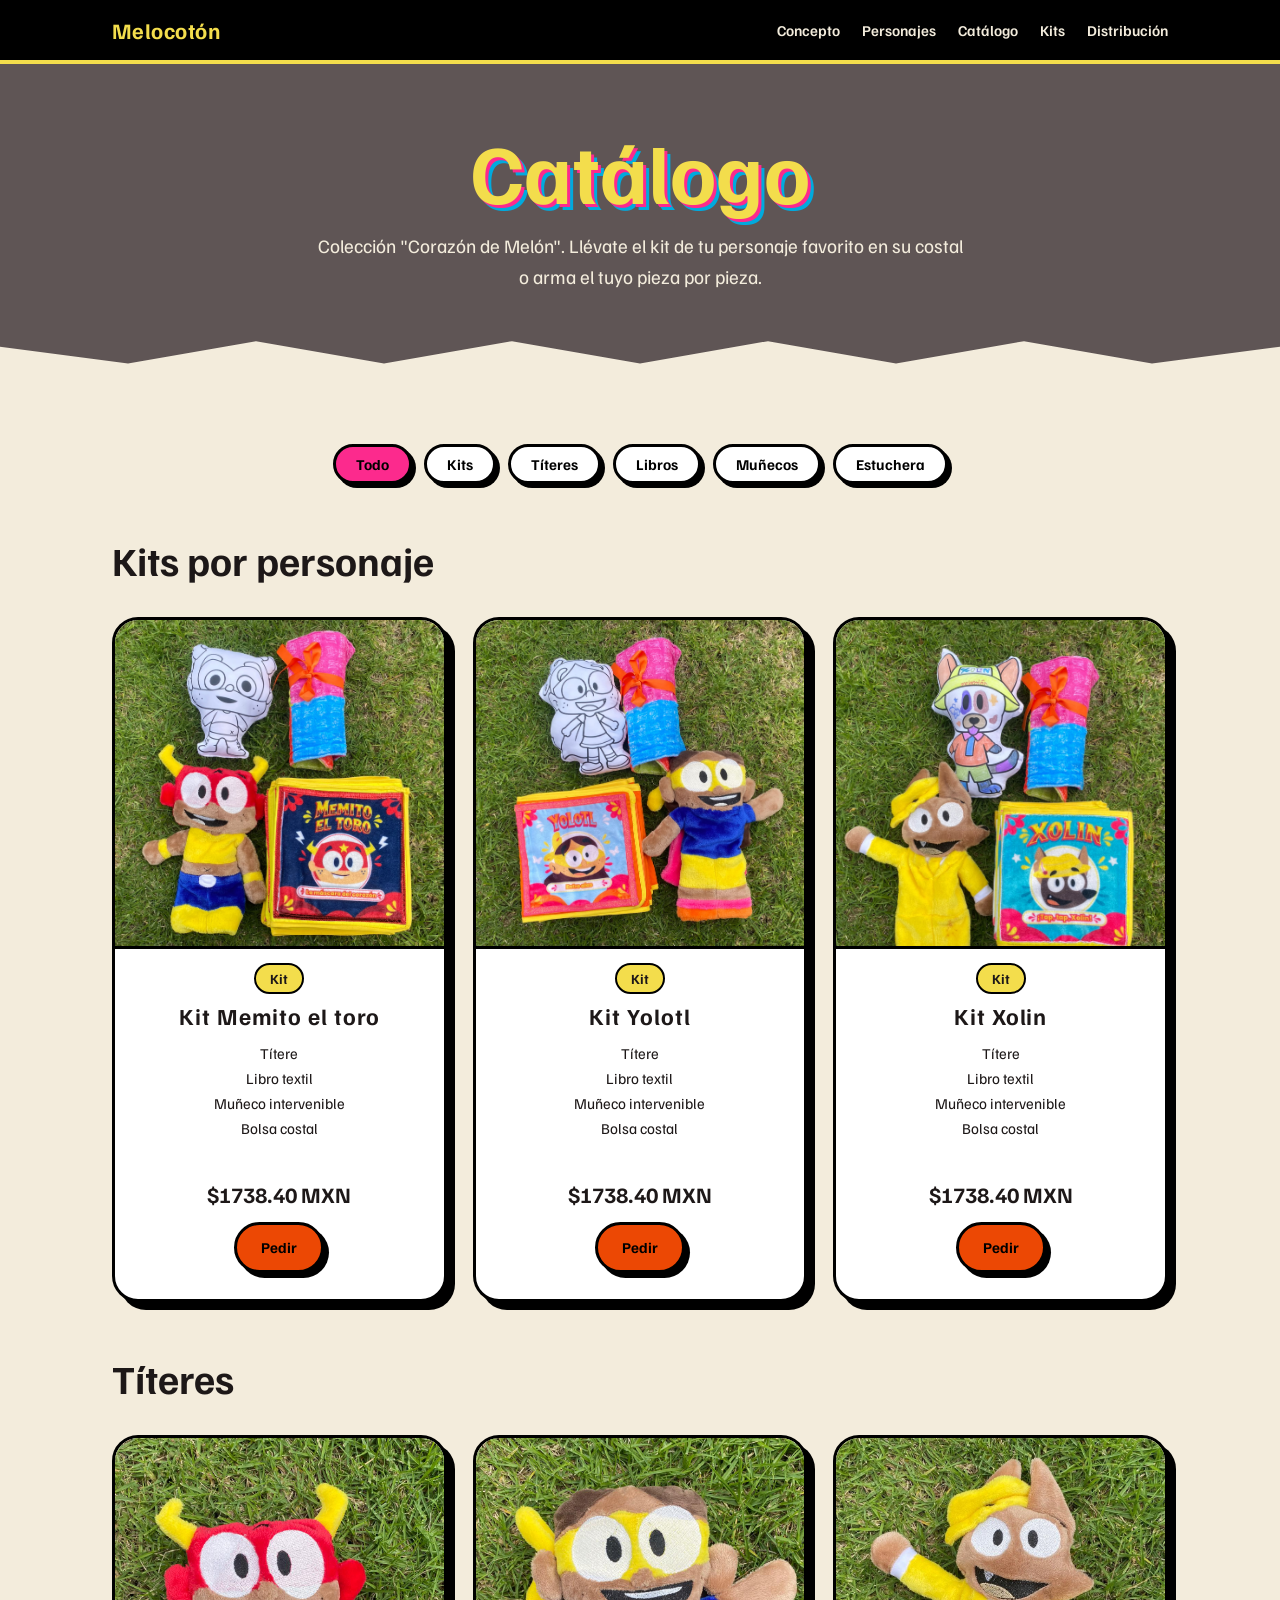
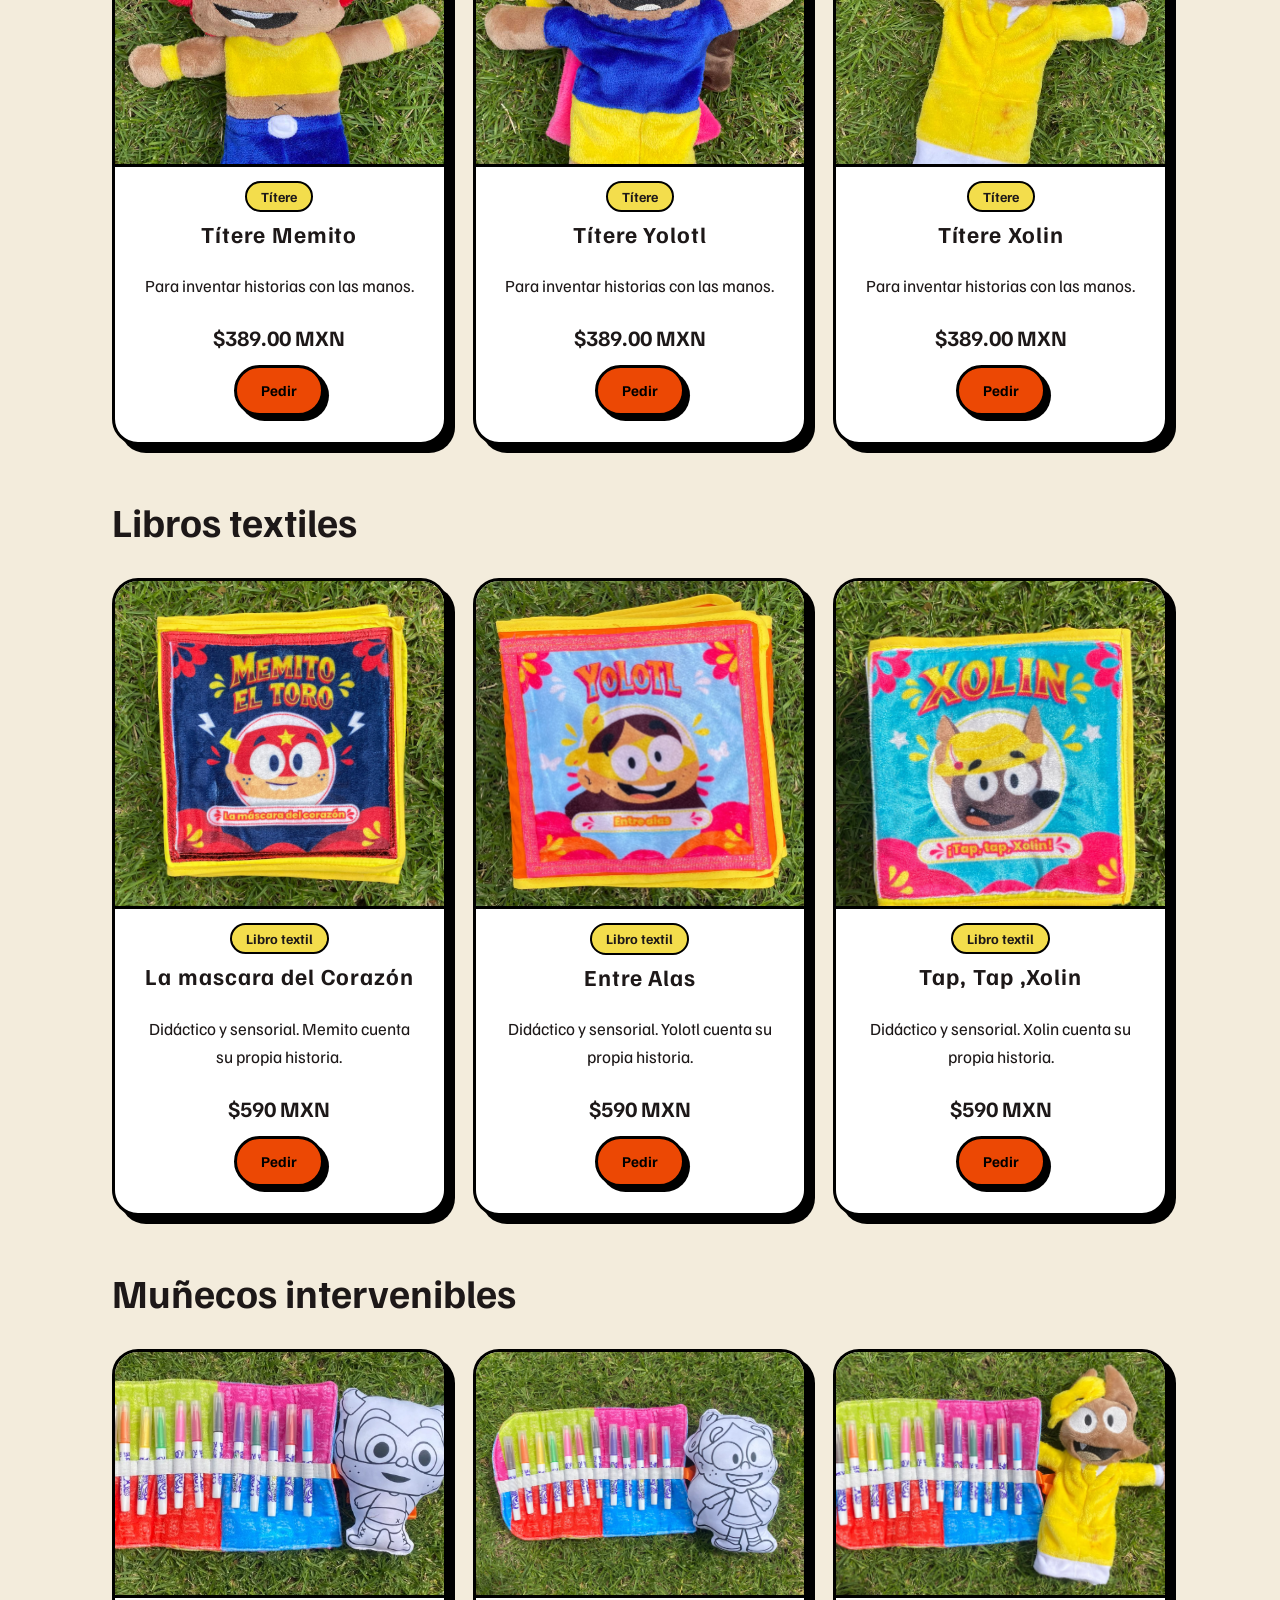
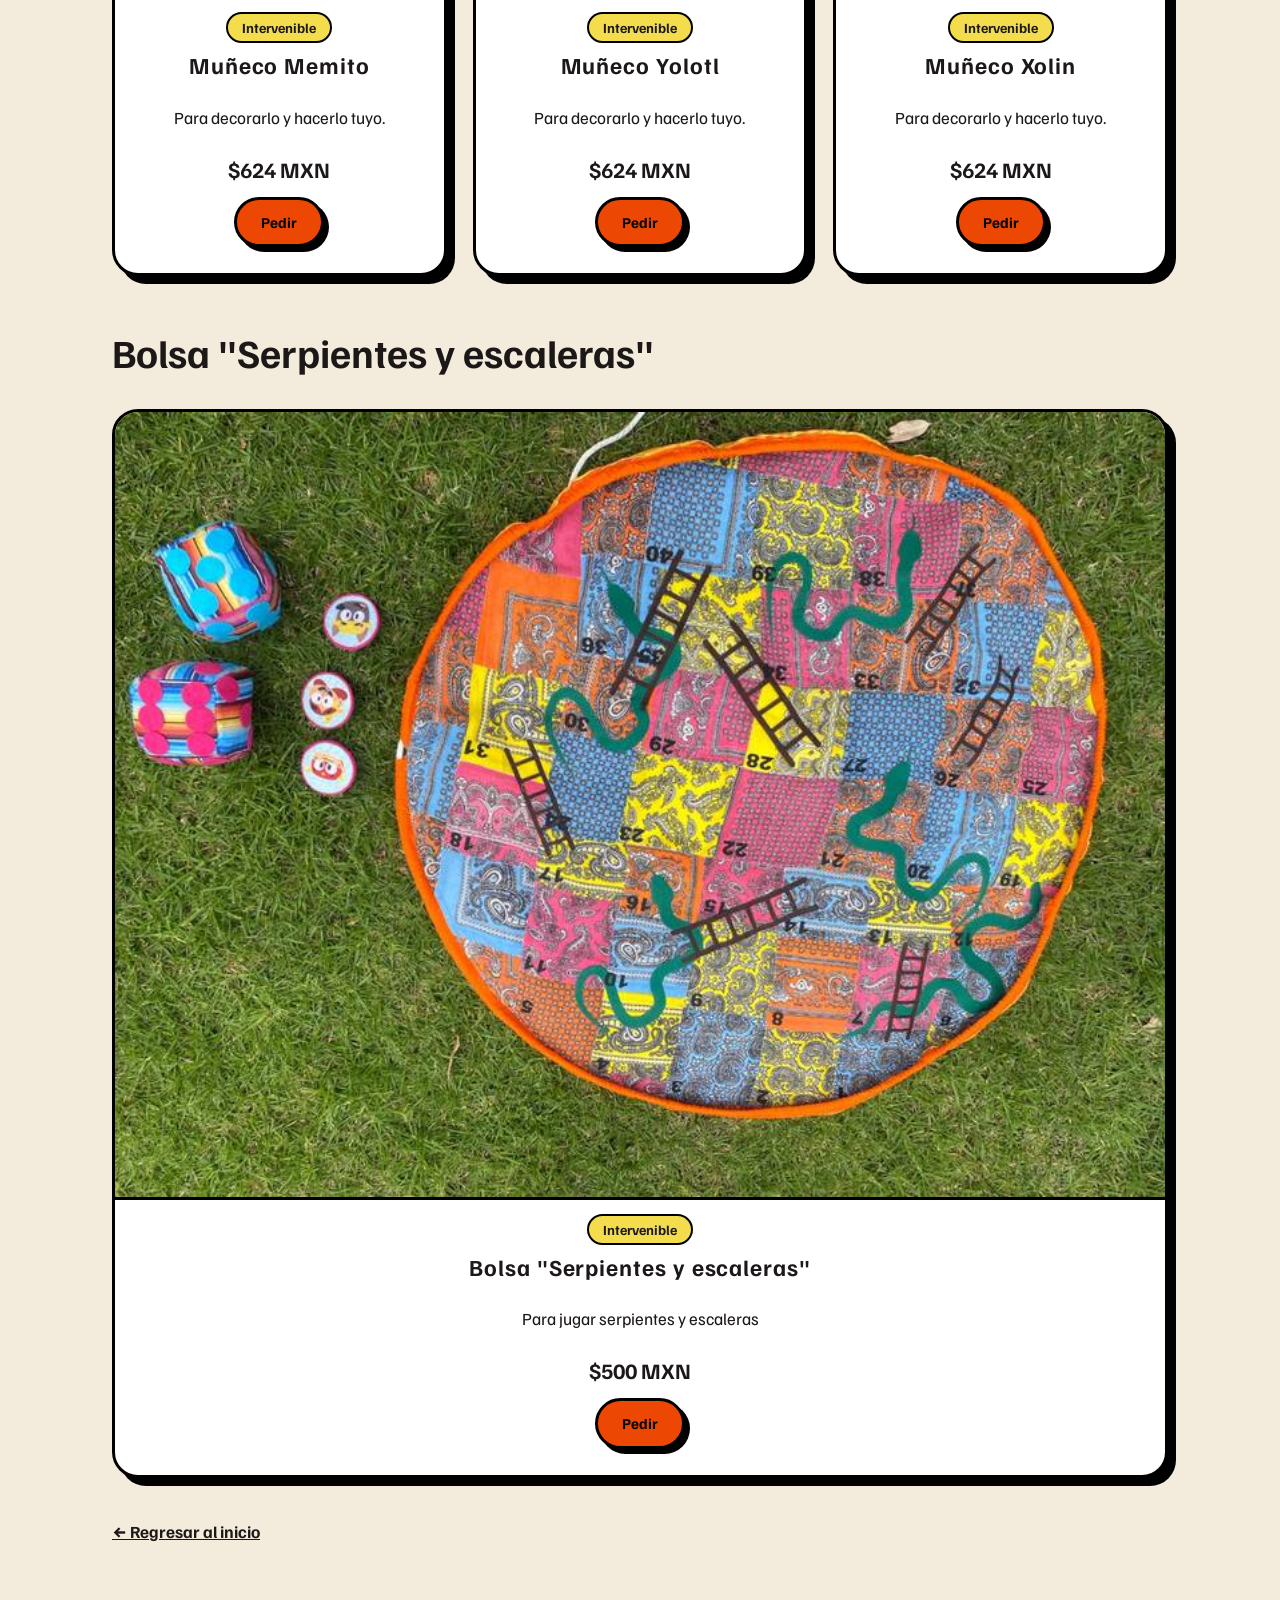
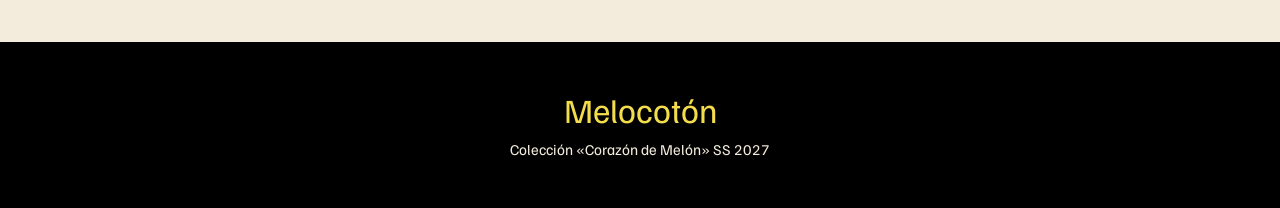
==== commit 71e74ef8: "todo" ====
--- a/catalogo.html
+++ b/catalogo.html
@@ -40,7 +40,7 @@
 <header class="cat-hero">
 <div class="w">
 <h1>Catálogo</h1>
-<p>Colección «Corazón de Melón». Llévate el kit de tu personaje favorito en su costal o arma el tuyo pieza por pieza.</p>
+<p>Colección "Corazón de Melón". Llévate el kit de tu personaje favorito en su costal o arma el tuyo pieza por pieza.</p>
 </div>
 <div class="cut"></div>
 </header>
